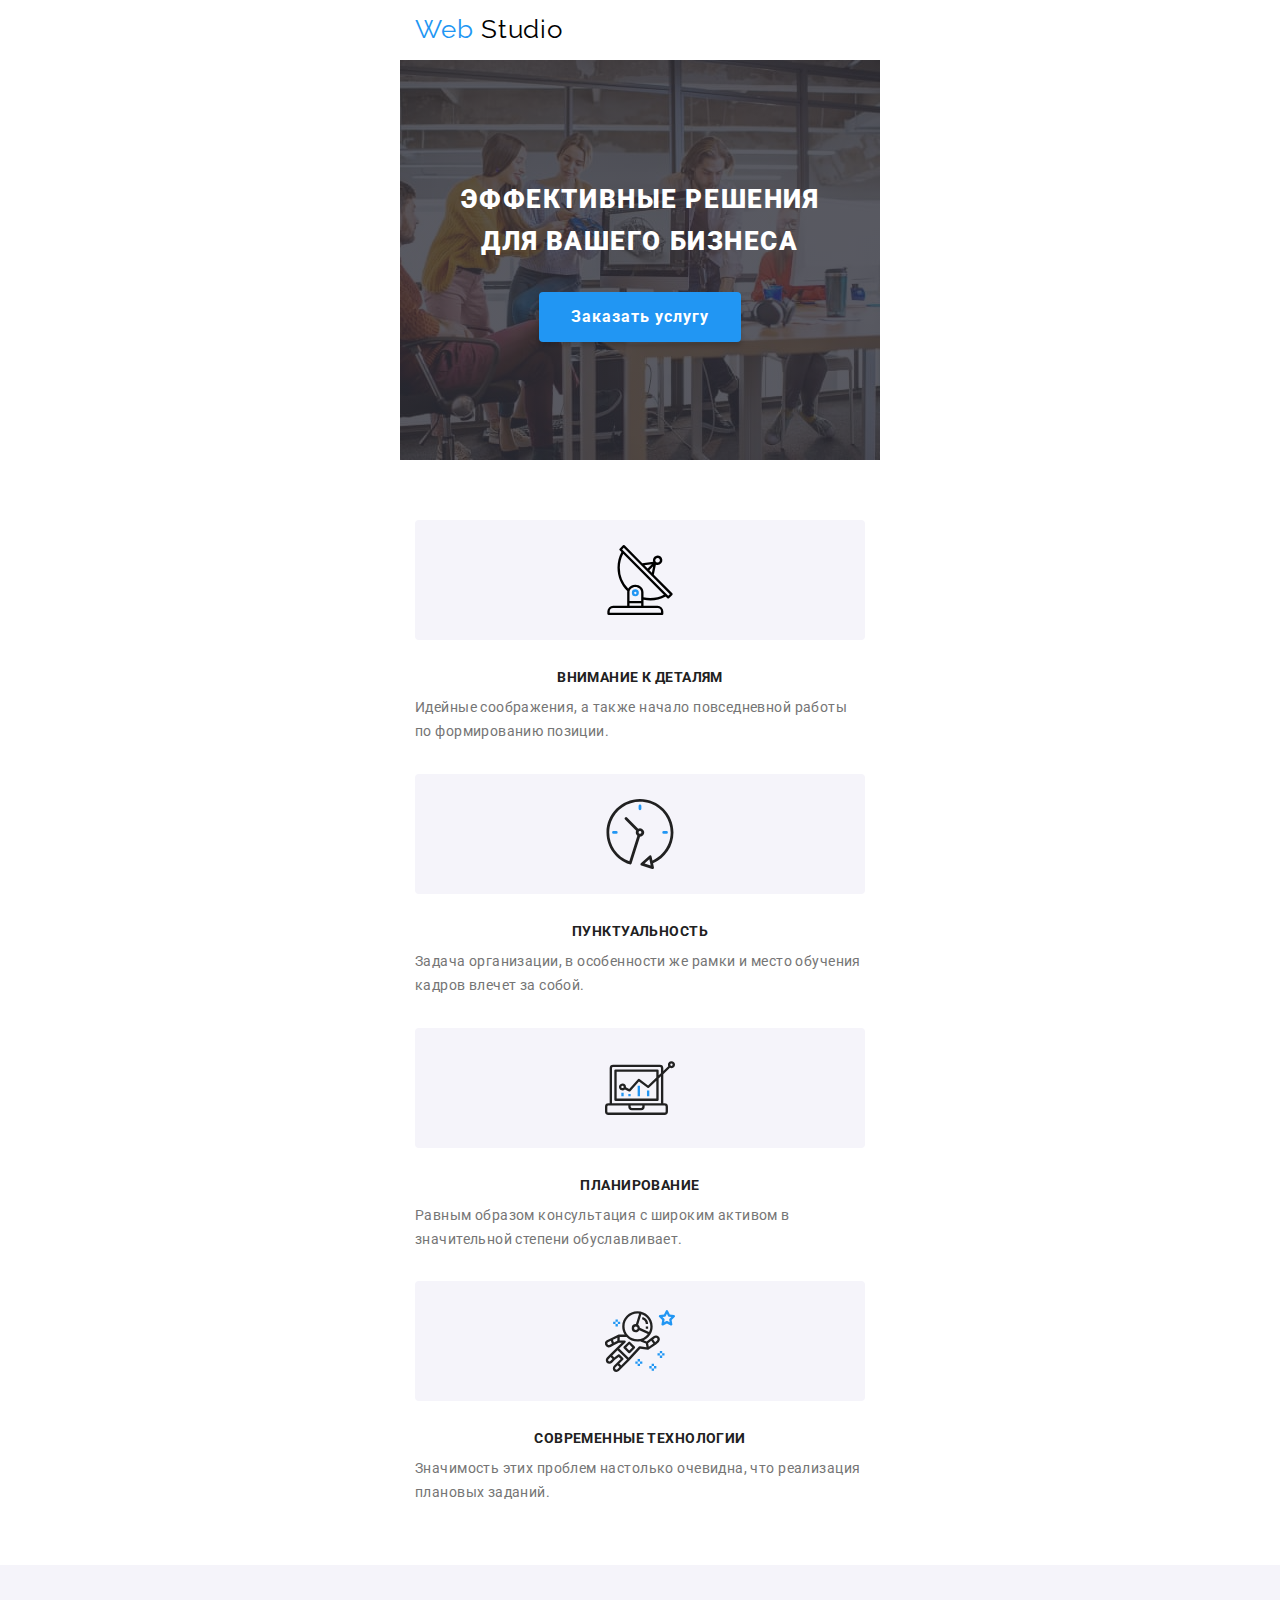
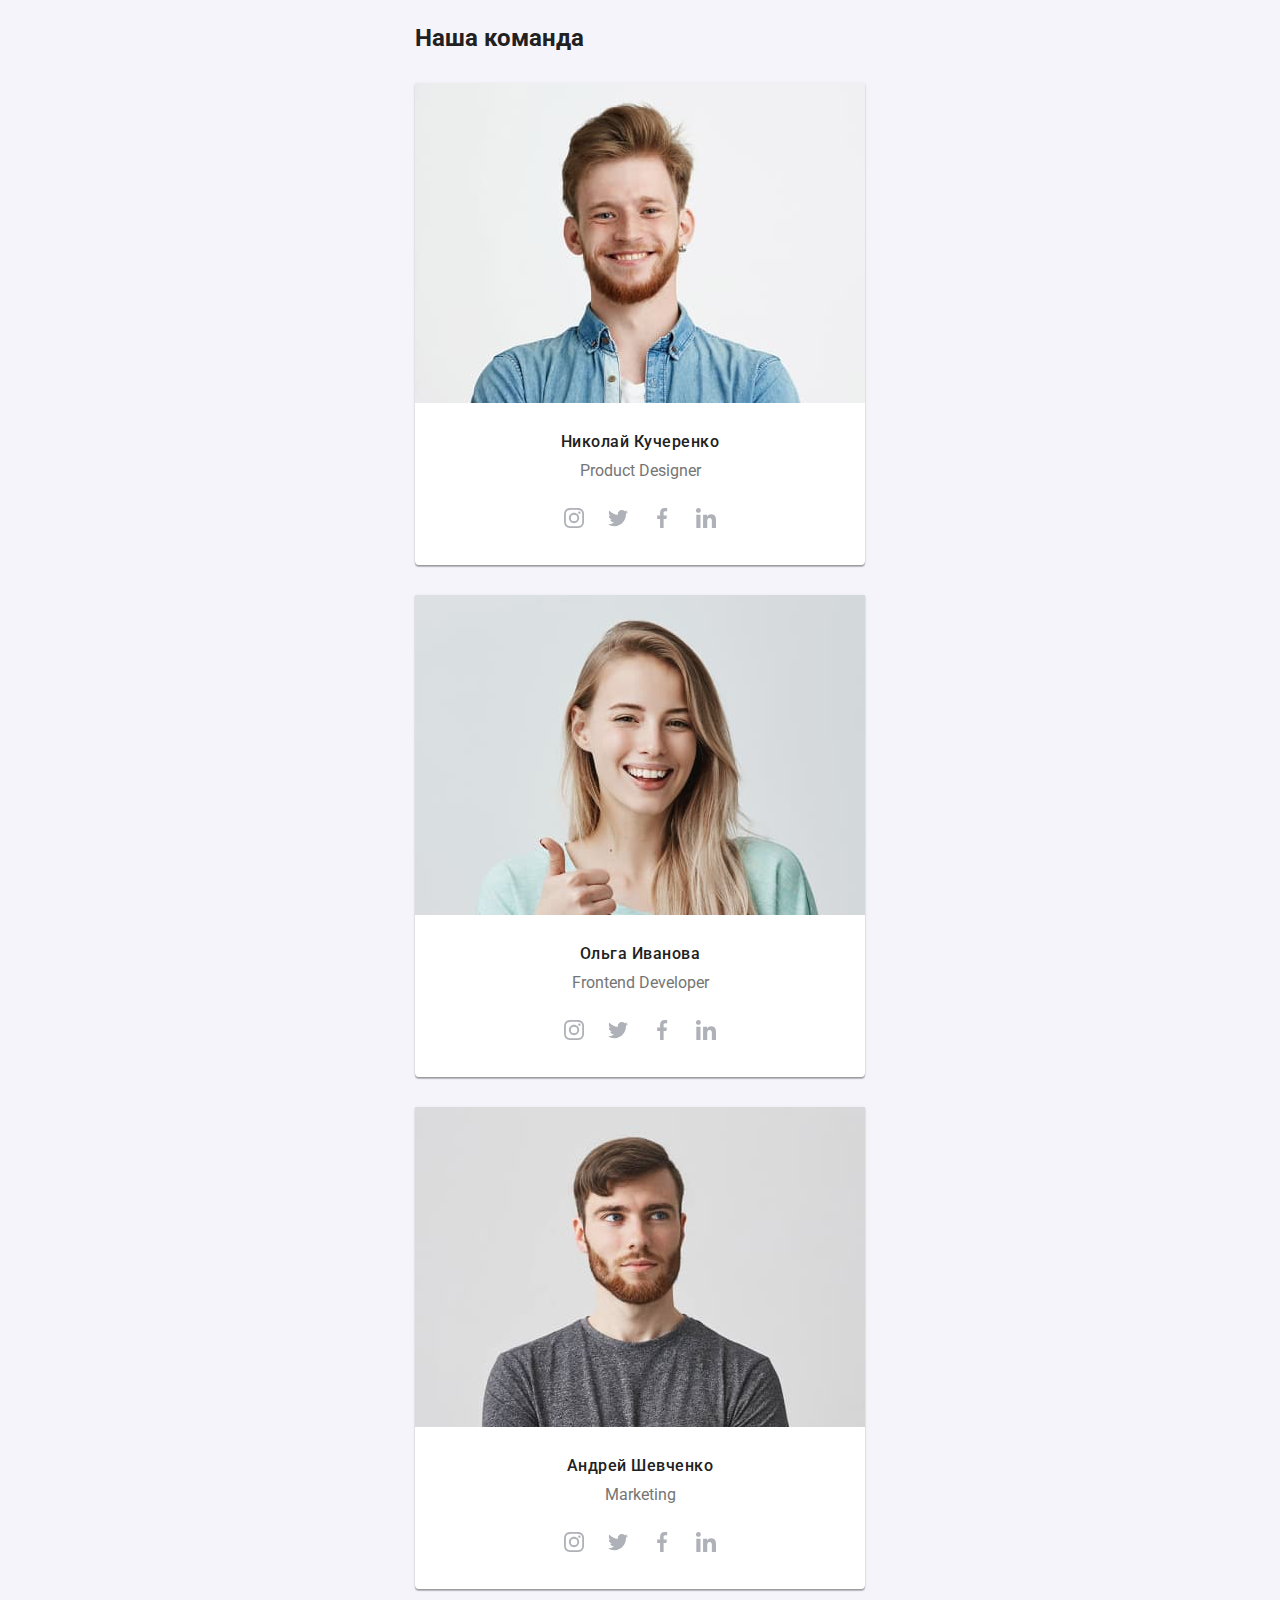
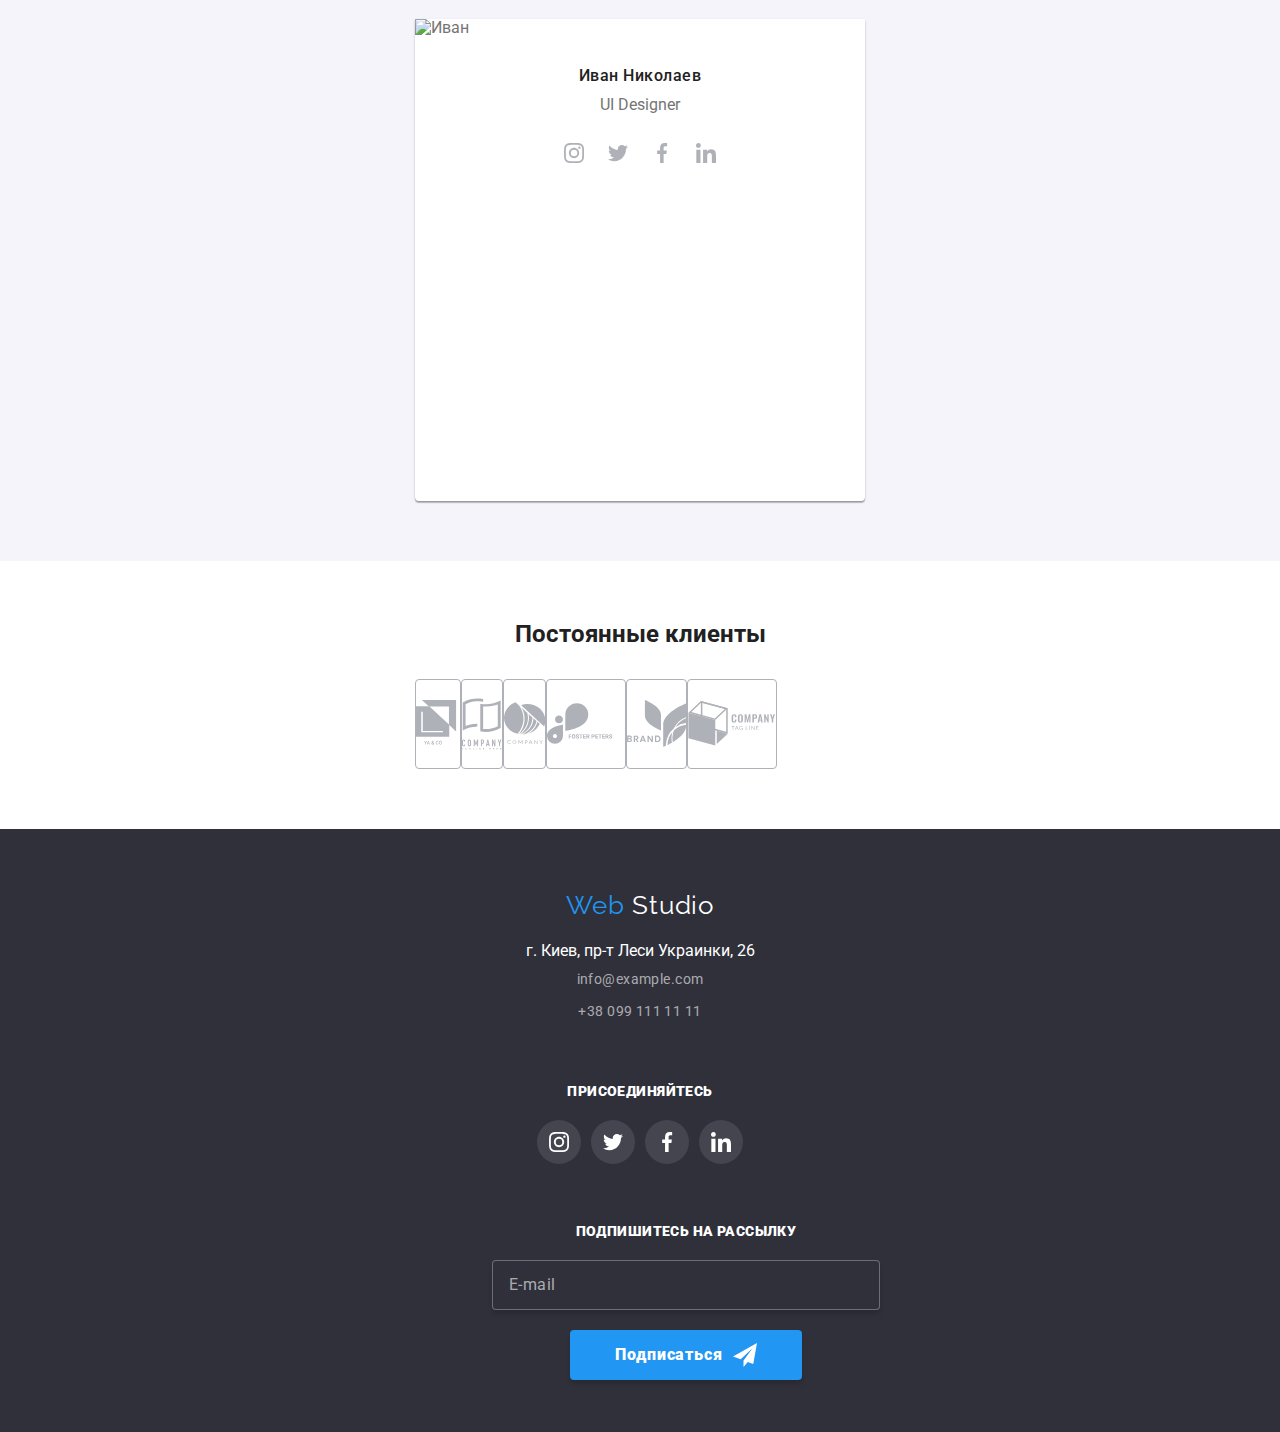
==== index.html @ 1f7fe3ad "Добавляет медиа запромы для  mobile" ====
<!DOCTYPE html>
<html lang="ru">
  <head>
    <meta charset="UTF-8" />
    <meta name="viewport" content="width=device-width, initial-scale=1.0" />
    <title>Document</title>
    <link
      href="https://fonts.googleapis.com/css2?family=Raleway:wght@700&family=Roboto:wght@400;500;700;900&display=swap"
      rel="stylesheet"
    />
    <link
      rel="stylesheet"
      href="https://cdnjs.cloudflare.com/ajax/libs/modern-normalize/0.6.0/modern-normalize.min.css"
    />
    <link rel="stylesheet" href="./css/main.min.css" />
  </head>

  <body>
    <!-- Шапка сайта -->
    <header>
      <div class="container">
        <nav class="main-nav">
          <a href="./index.html" class="logo">
            <p class="logo-nav">Web <span class="logo-text">Studio</span></p>
          </a>

          <ul class="site-nav list">
            <li class="items">
              <a href="./index.html" class="link current border">Студия</a>
            </li>
            <li class="items">
              <a href="./portfolio.html" class="link">Портфолио</a>
            </li>
            <li class="items">
              <a href="" class="link">Контакты</a>
            </li>
          </ul>

          <div class="contact">
            <a href="mailto:info@devstudio.com" class="link">
              <svg class="contact-mail" width="16" height="11.2">
                <use href="./image/sprite.svg#icon-envelope"></use>
              </svg>
              info@devstudio.com
            </a>
            <a href="tel:+380961111111" class="link">
              <svg class="contact-phone" width="10" height="14.94">
                <use href="./image/sprite.svg#icon-phone"></use>
              </svg>
              +38 096 111 11 11</a
            >
          </div>
        </nav>
      </div>
    </header>

    <main>
      <!-- Герой -->
      <section class="hero">
        <h1 class="hero-title">
          Эффективные решения <br />
          для вашего бизнеса
        </h1>
        <button class="button" data-modal-open>
          Заказать услугу
        </button>
      </section>

      <section class="section">
        <div class="container">
          <h2 class="section-title visually-hidden">Преимущества</h2>
          <ul class="promo">
            <li class="center">
              <div class="center-fon">
                <svg width="70" height="70">
                  <use href="./image/sprite.svg#icon-vector1"></use>
                </svg>
              </div>

              <h3 class="section-subtitle">Внимание к деталям</h3>
              <p class="section-text">
                Идейные соображения, а также начало повседневной работы по
                формированию позиции.
              </p>
            </li>

            <li class="center">
              <div class="center-fon">
                <svg width="70" height="70">
                  <use href="./image/sprite.svg#icon-vector3"></use>
                </svg>
              </div>
              <h3 class="section-subtitle">Пунктуальность</h3>
              <p class="section-text">
                Задача организации, в особенности же рамки и место обучения
                кадров влечет за собой.
              </p>
            </li>

            <li class="center">
              <div class="center-fon">
                <svg width="70" height="70">
                  <use href="./image/sprite.svg#icon-vector2"></use>
                </svg>
              </div>
              <h3 class="section-subtitle">Планирование</h3>
              <p class="section-text">
                Равным образом консультация с широким активом в значительной
                степени обуславливает.
              </p>
            </li>

            <li class="center">
              <div class="center-fon">
                <svg width="70" height="70">
                  <use href="./image/sprite.svg#icon-vector4"></use>
                </svg>
              </div>
              <h3 class="section-subtitle">Современные технологии</h3>
              <p class="section-text last">
                Значимость этих проблем настолько очевидна, что реализация
                плановых заданий.
              </p>
            </li>
          </ul>
        </div>
      </section>

      <section class="section work">
        <div class="container">
          <h2 class="section-title work">Чем мы занимаемся</h2>

          <ul class="work">
            <li class="work-two">
              <a href="">
                <img
                  src="./image/business.jpg"
                  alt="Ноутбук"
                  width="370"
                  height="294"
                />
              </a>
              <h3 class="section-lead">Десктопные приложения</h3>
            </li>

            <li class="work-two">
              <a href="">
                <img
                  src="./image/box.jpg"
                  alt="Мобильный телефон"
                  width="370"
                  height="294"
                />
              </a>
              <h3 class="section-lead">Мобильные приложения</h3>
            </li>

            <li class="work-two">
              <a href="">
                <img
                  src="./image/Borders.jpg"
                  alt="Монитор"
                  width="370"
                  height="294"
                />
              </a>
              <h3 class="section-lead">Дизайнерские решения</h3>
            </li>
          </ul>
        </div>
      </section>

      <section class="section-fon">
        <div class="container">
          <h2 class="section-title two">Наша команда</h2>
          <ul class="team">
            <li class="member">
              <div class="thumb">
                <img
                  class="img"
                  srcset="
                    ./image/Nikolay-450.jpg    1x,
                    ./image/Nikolay-450@2x.jpg 2x
                  "
                  src="./image/Nikolay-450.jpg"
                  alt="Николай"
                  width="450"
                />
              </div>

              <h3 class="section-people">Николай Кучеренко</h3>
              <p class="member-text">Product Designer</p>

              <ul class="soсial">
                <li>
                  <a
                    class="social-link"
                    href=""
                    aria-label="cсылка на Instagram"
                  >
                    <svg class="social-icon">
                      <use href="./image/sprite.svg#icon-instagram"></use>
                    </svg>
                  </a>
                </li>
                <li>
                  <a class="social-link" href="" aria-label="ссылка на Twitter">
                    <svg class="social-icon">
                      <use href="./image/sprite.svg#icon-twitter"></use>
                    </svg>
                  </a>
                </li>
                <li>
                  <a
                    class="social-link"
                    href=""
                    aria-label="ссылка на Facebook"
                  >
                    <svg class="social-icon">
                      <use href="./image/sprite.svg#icon-facebook"></use>
                    </svg>
                  </a>
                </li>
                <li>
                  <a
                    class="social-link"
                    href=""
                    aria-label="ссылка на LinkedIn"
                  >
                    <svg class="social-icon">
                      <use href="./image/sprite.svg#icon-linkedin"></use>
                    </svg>
                  </a>
                </li>
              </ul>
            </li>

            <li class="member">
              <div class="thumb">
                <img
                  class="img"
                  srcset="./image/Olga-450.jpg 1x, ./image/Olga-450@2x.jpg 2x"
                  src="./image/Olga-450.jpg"
                  alt="Ольга"
                  width="450"
                />
              </div>

              <h3 class="section-people">Ольга Иванова</h3>
              <p class="member-text">Frontend Developer</p>
              <ul class="soсial">
                <li>
                  <a
                    class="social-link"
                    href=""
                    aria-label="cсылка на Instagram"
                  >
                    <svg class="social-icon">
                      <use href="./image/sprite.svg#icon-instagram"></use>
                    </svg>
                  </a>
                </li>
                <li>
                  <a class="social-link" href="" aria-label="ссылка на Twitter">
                    <svg class="social-icon">
                      <use href="./image/sprite.svg#icon-twitter"></use>
                    </svg>
                  </a>
                </li>
                <li>
                  <a
                    class="social-link"
                    href=""
                    aria-label="ссылка на Facebook"
                  >
                    <svg class="social-icon">
                      <use href="./image/sprite.svg#icon-facebook"></use>
                    </svg>
                  </a>
                </li>
                <li>
                  <a
                    class="social-link"
                    href=""
                    aria-label="ссылка на linkedin"
                  >
                    <svg class="social-icon">
                      <use href="./image/sprite.svg#icon-linkedin"></use>
                    </svg>
                  </a>
                </li>
              </ul>
            </li>

            <li class="member">
              <div class="thumb">
                <img
                  class="img"
                  srcset="
                    ./image/Andrey-450.jpg    1x,
                    ./image/Andrey-450@2x.jpg 2x
                  "
                  src="./image/Andrey-450.jpg"
                  alt="Андрей"
                  width="450"
                />
              </div>

              <h3 class="section-people">Андрей Шевченко</h3>
              <p class="member-text">Marketing</p>

              <ul class="soсial">
                <li>
                  <a
                    class="social-link"
                    href=""
                    aria-label="cсылка на Instagram"
                  >
                    <svg class="social-icon">
                      <use href="./image/sprite.svg#icon-instagram"></use>
                    </svg>
                  </a>
                </li>
                <li>
                  <a class="social-link" href="" aria-label="ссылка на Twitter">
                    <svg class="social-icon">
                      <use href="./image/sprite.svg#icon-twitter"></use>
                    </svg>
                  </a>
                </li>
                <li>
                  <a
                    class="social-link"
                    href=""
                    aria-label="ссылка на Facebook"
                  >
                    <svg class="social-icon">
                      <use href="./image/sprite.svg#icon-facebook"></use>
                    </svg>
                  </a>
                </li>
                <li>
                  <a
                    class="social-link"
                    href=""
                    aria-label="ссылка на LinkedIn"
                  >
                    <svg class="social-icon">
                      <use href="./image/sprite.svg#icon-linkedin"></use>
                    </svg>
                  </a>
                </li>
              </ul>
            </li>

            <li class="member last">
              <div class="thumb">
                <img
                  class="img"
                  srcset="./image/ivan-450.jpg 1x, ./image/ivan-450@2x.jpg 2x"
                  src="./image/ivan-450.jpg"
                  alt="Иван"
                  width="450"
                />
              </div>

              <h3 class="section-people">Иван Николаев</h3>
              <p class="member-text">UI Designer</p>

              <ul class="soсial">
                <li>
                  <a
                    class="social-link"
                    href=""
                    aria-label="cсылка на Instagram"
                  >
                    <svg class="social-icon">
                      <use href="./image/sprite.svg#icon-instagram"></use>
                    </svg>
                  </a>
                </li>
                <li>
                  <a class="social-link" href="" aria-label="ссылка на Twitter">
                    <svg class="social-icon">
                      <use href="./image/sprite.svg#icon-twitter"></use>
                    </svg>
                  </a>
                </li>
                <li>
                  <a
                    class="social-link"
                    href=""
                    aria-label="ссылка на Facebook"
                  >
                    <svg class="social-icon">
                      <use href="./image/sprite.svg#icon-facebook"></use>
                    </svg>
                  </a>
                </li>
                <li>
                  <a
                    class="social-link"
                    href=""
                    aria-label="ссылка на LinkedIn"
                  >
                    <svg class="social-icon">
                      <use href="./image/sprite.svg#icon-linkedin"></use>
                    </svg>
                  </a>
                </li>
              </ul>
            </li>
          </ul>
        </div>
      </section>

      <section class="section">
        <div class="container">
          <h2 class="section-title three">Постоянные клиенты</h2>
          <ul class="logos">
            <li class="pic">
              <svg class="client" width="44" height="49">
                <use href="./image/sprite.svg#icon-logo1"></use>
              </svg>
            </li>
            <li class="pic">
              <svg class="client" width="40" height="52">
                <use href="./image/sprite.svg#icon-logo2"></use>
              </svg>
            </li>
            <li class="pic">
              <svg class="client" width="41" height="43">
                <use href="./image/sprite.svg#icon-logo3"></use>
              </svg>
            </li>
            <li class="pic">
              <svg class="client" width="78" height="42">
                <use href="./image/sprite.svg#icon-logo4"></use>
              </svg>
            </li>
            <li class="pic">
              <svg class="client" width="59" height="47">
                <use href="./image/sprite.svg#icon-logo5"></use>
              </svg>
            </li>
            <li class="pic">
              <svg class="client" width="88" height="45">
                <use href="./image/sprite.svg#icon-logo6"></use>
              </svg>
            </li>
          </ul>
        </div>
      </section>

      <div class="backdrop is-hidden" data-modal>
        <div class="modal">
          <form class="form js-speaker-form" autocomplete="off">
            <h2 class="form-title">
              Оставьте свои данные, мы вам перезвоним
            </h2>

            <label class="form-field">
              <input
                class="form-input"
                type="text"
                name="name"
                placeholder=" "
              />
              <span class="form-label"> Имя </span>
              <svg class="form-icon" width="18" height="18">
                <use href="./image/sprite.svg#icon-person-form"></use>
              </svg>
            </label>

            <label class="form-field">
              <input
                class="form-input"
                type="tel"
                name="name"
                placeholder=" "
              />
              <span class="form-label"> Телефон </span>
              <svg class="form-icon" width="18" height="18">
                <use href="./image/sprite.svg#icon-phone-form"></use>
              </svg>
            </label>

            <label class="form-field">
              <input
                class="form-input"
                type="email"
                name="name"
                placeholder=" "
              />
              <span class="form-label"> Почта </span>
              <svg class="form-icon" width="18" height="18">
                <use href="./image/sprite.svg#icon-email-form"></use>
              </svg>
            </label>

            <label class="form-field comment">
              <textarea
                class="form-textarea"
                name="comment"
                cols=""
                rows="5"
                placeholder=" "
              ></textarea>
              <span class="form-label comment"> Комментарий </span>
            </label>

            <label class="policy">
              <input
                class="form-checkbox visually-hidden"
                type="checkbox"
                name="policy"
              />
              <span class="icon-check"></span>

              <span>
                Соглашаюсь с рассылкой и принимаю
                <a class="check-text" href="">Условия договора</a></span
              >
            </label>

            <div class="form-button">
              <button class="button" type="submit">Отправить</button>
            </div>
            <button class="btn-modal" data-modal-close>
              <svg class="icon-close">
                <use href="./image/sprite.svg#icon-close"></use>
              </svg>
            </button>
          </form>
        </div>
      </div>
    </main>

    <!-- Футер -->
    <footer class="footer">
      <div class="container page-footer">
        <div class="footer-address">
          <a href="./index.html" class="logo">
            <p class="logo-nav two">
              Web <span class="logo-text-footer">Studio</span>
            </p>
          </a>
          <address class="address-primary">
            г. Киев, пр-т Леси Украинки, 26
          </address>
          <address class="address-secondary">
            <p class="address-secondary mail">info@example.com</p>
            <p class="address-secondary tel">+38 099 111 11 11</p>
          </address>
        </div>

        <div class="footer-link">
          <p class="footer-end link">
            <b class="end">ПРИСОЕДИНЯЙТЕСЬ</b>
          </p>

          <ul class="inline">
            <li>
              <a class="inline-link" href="" aria-label="cсылка на Instagram">
                <svg class="inline-icon">
                  <use href="./image/sprite.svg#icon-instagram"></use>
                </svg>
              </a>
            </li>
            <li>
              <a class="inline-link" href="" aria-label="ссылка на Twitter">
                <svg class="inline-icon">
                  <use href="./image/sprite.svg#icon-twitter"></use>
                </svg>
              </a>
            </li>
            <li>
              <a class="inline-link" href="" aria-label="ссылка на Facebook">
                <svg class="inline-icon">
                  <use href="./image/sprite.svg#icon-facebook"></use>
                </svg>
              </a>
            </li>
            <li>
              <a class="inline-link" href="" aria-label="ссылка на LinkedIn">
                <svg class="inline-icon">
                  <use href="./image/sprite.svg#icon-linkedin"></use>
                </svg>
              </a>
            </li>
          </ul>
        </div>

        <form class="form-footer js-speaker-form">
          <div class="footer-text">
            <b>ПОДПИШИТЕСЬ НА РАССЫЛКУ </b>
          </div>
          <div class="form-email">
            <input type="email" name="mail" id="mail" placeholder="E-mail" />
            <button type="submit" class="button two">Подписаться</button>
          </div>
        </form>
      </div>
    </footer>

    <script src="./js/menu.js"></script>
    <script src="./js/modal.js"></script>
    <script src="./js/form.js"></script>
  </body>
</html>
---- css/main.min.css ----
.visually-hidden{position:absolute;width:1px;height:1px;margin:-1px;border:0;padding:0;clip:rect(0 0 0 0);overflow:hidden}html{-webkit-box-sizing:border-box;box-sizing:border-box}*,*::before,*::after{-webkit-box-sizing:inherit;box-sizing:inherit}body{background-color:#fff;color:#757575;text-decoration:none;font-family:Roboto,sans-serif}img{display:block;max-width:100%;height:auto}ul{padding:0;margin:0}li{list-style:none;margin:0;padding:0}.container{margin-left:auto;margin-right:auto;padding-left:15px;padding-right:15px}@media screen and (min-width: 480px){.container{width:480px}}.list{list-style:none;margin:0;padding:0}.logo{color:#2196f3;font-family:Raleway;font-size:26px;line-height:1.2px;letter-spacing:0.03em}.logo-nav{display:inline-block;padding-top:24px;padding-bottom:24px;margin:0;margin-right:85px}.logo-text{color:#000}@media screen and (min-width: 480px){.logo-nav{padding:16px 0;margin:0}.main-nav{height:60px}}.link{text-decoration:none;font-weight:500;font-size:14px;line-height:1.14;letter-spacing:0.02em}.site-nav{display:-webkit-box;display:-ms-flexbox;display:flex;margin-left:80px;margin-top:0}.site-nav .items:not(:last-child){margin-right:50px}.site-nav .link{display:block;padding-top:32px;padding-bottom:32px;color:#212121}.site-nav .link:hover,.site-nav .site-nav .link:focus{color:#2196f3;-webkit-transition:250ms cubic-bezier(0.4, 0, 0.2, 1);transition:250ms cubic-bezier(0.4, 0, 0.2, 1)}.site-nav .link.current{color:#2196f3}.main-nav{display:-webkit-box;display:-ms-flexbox;display:flex;-webkit-box-align:center;-ms-flex-align:center;align-items:center}.border{position:relative;cursor:pointer}.border::after{position:absolute;content:"";display:block;-webkit-box-align:center;-ms-flex-align:center;align-items:center;margin-right:0;width:47px;bottom:0;border-bottom:4px solid #2196f3;border-radius:2px}.border-two{position:relative;cursor:pointer}.border-two::after{position:absolute;content:"";display:block;width:77px;bottom:0;border-bottom:4px solid #2196f3;border-radius:2px}ul .site-nav,.contact{font-weight:500;font-size:14px;line-height:1.14;letter-spacing:0.02em}@media screen and (min-width: 480px){.site-nav{display:none}}.contact .link,.social .link{color:#757575}.contact{margin-left:auto;display:-webkit-inline-box;display:-ms-inline-flexbox;display:inline-flex}.contact .link+.link{margin-left:30px}.contact .link{display:-webkit-inline-box;display:-ms-inline-flexbox;display:inline-flex;-webkit-box-align:center;-ms-flex-align:center;align-items:center;padding-top:32px;padding-bottom:32px}.contact .link:hover,.contact .link:focus{color:#2196f3;-webkit-transition:250ms cubic-bezier(0.4, 0, 0.2, 1);transition:250ms cubic-bezier(0.4, 0, 0.2, 1)}.contact-mail,.contact-phone{margin-right:10px;fill:currentcolor}.contact-mail:hover,.contact-phone:hover{fill:#2196f3;-webkit-transition:250ms cubic-bezier(0.4, 0, 0.2, 1);transition:250ms cubic-bezier(0.4, 0, 0.2, 1)}@media screen and (min-width: 480px){.contact{display:none}}.hero{text-align:center}.hero-title{font-weight:900;letter-spacing:0.06em;text-transform:uppercase;color:#fff}@media screen and (min-width: 480px){.hero{padding:118px 0;width:480px;height:400px;margin-left:auto;margin-right:auto;background-image:-webkit-gradient(linear, left top, left bottom, from(rgba(47,48,58,0.8)), to(rgba(47,48,58,0.8))),url(../image/hero480.jpg);background-image:linear-gradient(rgba(47,48,58,0.8), rgba(47,48,58,0.8)),url(../image/hero480.jpg);background-size:480px 400px}}@media screen and (min-width: 480px) and (min-device-pixel-ratio: 2), screen and (min-width: 480px) and (-webkit-min-device-pixel-ratio: 2), screen and (min-width: 480px) and (min-resolution: 192dpi), screen and (min-width: 480px) and (min-resolution: 2dppx){.hero{background-image:-webkit-gradient(linear, left top, left bottom, from(rgba(47,48,58,0.8)), to(rgba(47,48,58,0.8))),url(../image/hero480@2x.jpg);background-image:linear-gradient(rgba(47,48,58,0.8), rgba(47,48,58,0.8)),url(../image/hero480@2x.jpg)}}@media screen and (min-width: 480px){.hero-title{margin-top:0;margin-bottom:30px;font-size:26px;line-height:1.62}.backdrop{position:fixed;top:0;left:0;width:100%;height:100%;background-color:rgba(0,0,0,0.2);opacity:1;-webkit-transition:opacity 250ms cubic-bezier(0.4, 0, 0.2, 1);transition:opacity 250ms cubic-bezier(0.4, 0, 0.2, 1)}.backdrop.is-hidden{opacity:0;pointer-events:none}.backdrop.is-hidden .modal{-webkit-transform:translate(-50%, -50%) scale(0.85);transform:translate(-50%, -50%) scale(0.85)}}.button{display:inline-block;border-radius:4px;padding:10px 32px;min-width:200px;height:50px;text-align:center;border-style:none;-webkit-box-shadow:0px 4px 4px rgba(0,0,0,0.15);box-shadow:0px 4px 4px rgba(0,0,0,0.15);background-color:#2196f3;color:#fff;font-family:inherit;text-decoration:none;font-weight:700;font-size:16px;line-height:1.87;letter-spacing:0.06em;cursor:pointer}.button.two{display:-webkit-inline-box;display:-ms-inline-flexbox;display:inline-flex;-webkit-box-align:center;-ms-flex-align:center;align-items:center;font-weight:900;padding:10px 45px;margin-left:12px;border-style:none}.button.two::after{content:"";width:24px;height:24px;margin-left:10px;background-image:url(../image/iconsend.svg)}@media screen and (min-width: 480px){.section{padding:60px 0}.section-fon{padding:60px 0}.section-title,.section-subtitle,.section-people{color:#212121}.section-title.two{margin-top:0;margin-bottom:30px}.section-text.last{margin:0}.section-subtitle,.section-lead .end{font-weight:700;font-size:14px;line-height:1.14;letter-spacing:0.03em;text-transform:uppercase}}.promo{margin:0}.center-fon{display:-webkit-box;display:-ms-flexbox;display:flex;-webkit-box-align:center;-ms-flex-align:center;align-items:center;-webkit-box-pack:center;-ms-flex-pack:center;justify-content:center;align-items:center;justify-content:center;margin:0;margin-bottom:30px;background-color:#f5f4fa;border-radius:4px}@media screen and (min-width: 480px){.center-fon{max-width:450px;height:120px}.section-subtitle{margin-top:0;margin-bottom:10px;text-align:center}.section-text{margin-top:0;margin-bottom:30px;font-weight:400;font-size:14px;line-height:1.71;letter-spacing:0.03em}.section-text.last{margin-bottom:0}}@media screen and (min-width: 480px){.section-title.work,.section.work,.work{display:none}}@media screen and (min-width: 480px){.team{margin:0}.member{width:450px;height:482px;margin-bottom:30px;background-color:#fff;-webkit-box-shadow:0px 2px 1px rgba(0,0,0,0.2),0px 1px 1px rgba(0,0,0,0.14),0px 1px 3px rgba(0,0,0,0.12);box-shadow:0px 2px 1px rgba(0,0,0,0.2),0px 1px 1px rgba(0,0,0,0.14),0px 1px 3px rgba(0,0,0,0.12);border-bottom-left-radius:4px;border-bottom-right-radius:4px}.member-text{text-align:center}.member:last-child{margin-bottom:0}.section-people{margin-top:0;margin-bottom:10px;text-align:center;font-weight:500;font-size:16px;line-height:1.18;letter-spacing:0.03em}.section-fon p{margin-top:0;margin-bottom:16px}.section-fon{background-color:#f5f4fa}.img{margin-top:0px;margin-bottom:30px}.member-text{text-align:center;margin-bottom:16px}.soсial{display:-webkit-box;display:-ms-flexbox;display:flex;-webkit-box-align:center;-ms-flex-align:center;align-items:center;-webkit-box-pack:center;-ms-flex-pack:center;justify-content:center;padding:0}.social-link{display:-webkit-inline-box;display:-ms-inline-flexbox;display:inline-flex;-webkit-box-align:center;-ms-flex-align:center;align-items:center;-webkit-box-pack:center;-ms-flex-pack:center;justify-content:center;width:44px;height:44px;border-radius:50%;fill:#afb1b8}.social-icon{width:20px;height:20px}.social-link:hover,.social-link:focus{background-color:#2196f3;fill:#fff;-webkit-transition:250ms cubic-bezier(0.4, 0, 0.2, 1);transition:250ms cubic-bezier(0.4, 0, 0.2, 1)}}.section-title.three{margin-top:0;margin-bottom:50px;text-align:center}@media screen and (min-width: 480px){.section-title.three{margin-bottom:30px}}.logos{display:-webkit-box;display:-ms-flexbox;display:flex;-ms-flex-wrap:wrap;flex-wrap:wrap}@media screen and (max-width: 767px){.logos{margin:-15px}}.pic{display:-webkit-box;display:-ms-flexbox;display:flex;-webkit-box-align:center;-ms-flex-align:center;align-items:center;-webkit-box-pack:center;-ms-flex-pack:center;justify-content:center;height:90px;border-radius:4px;border:1px solid #afb1b8;fill:#afb1b8}@media screen and (max-width: 767px){.pic{width:calc((100% - 4 * 15px) / 2);margin:15px}}.pic:hover{fill:#2196f3;border:1px solid #2196f3;-webkit-transition:250ms cubic-bezier(0.4, 0, 0.2, 1);transition:250ms cubic-bezier(0.4, 0, 0.2, 1)}.modal{position:absolute;top:50%;left:50%;-webkit-transform:translate(-50%, -50%) scale(1);transform:translate(-50%, -50%) scale(1);-webkit-transition:-webkit-transform 250ms cubic-bezier(0.4, 0, 0.2, 1);transition:-webkit-transform 250ms cubic-bezier(0.4, 0, 0.2, 1);transition:transform 250ms cubic-bezier(0.4, 0, 0.2, 1);transition:transform 250ms cubic-bezier(0.4, 0, 0.2, 1), -webkit-transform 250ms cubic-bezier(0.4, 0, 0.2, 1);margin-top:21px;min-width:528px;min-height:581px;background-color:#fff;-webkit-box-shadow:0px 2px 1px rgba(0,0,0,0.2),0px 1px 1px rgba(0,0,0,0.14),0px 1px 3px rgba(0,0,0,0.12);box-shadow:0px 2px 1px rgba(0,0,0,0.2),0px 1px 1px rgba(0,0,0,0.14),0px 1px 3px rgba(0,0,0,0.12);border-radius:4px}.btn-modal{position:absolute;content:"";top:0;right:0;-webkit-transform:translate(-30%, 30%);transform:translate(-30%, 30%);width:30px;height:30px;padding:0;border-radius:50%;background:#fff;-webkit-box-shadow:0px 2px 1px rgba(0,0,0,0.2),0px 1px 1px rgba(0,0,0,0.14),0px 1px 3px rgba(0,0,0,0.12);box-shadow:0px 2px 1px rgba(0,0,0,0.2),0px 1px 1px rgba(0,0,0,0.14),0px 1px 3px rgba(0,0,0,0.12);border-style:none;cursor:pointer}.icon-close{width:11px;height:11px;fill:#000000}.form{padding:40px}.form-title{margin-top:0;margin-bottom:30px;font-weight:700;font-size:20px;line-height:1.15;text-align:center;letter-spacing:0.03em;color:#212121}.form-field{position:relative;display:-webkit-box;display:-ms-flexbox;display:flex;margin-bottom:28px}.form-label{position:absolute;top:50%;-webkit-transform:translateY(-50%);transform:translateY(-50%);-webkit-transition:-webkit-transform 250ms cubic-bezier(0.4, 0, 0.2, 1);transition:-webkit-transform 250ms cubic-bezier(0.4, 0, 0.2, 1);transition:transform 250ms cubic-bezier(0.4, 0, 0.2, 1);transition:transform 250ms cubic-bezier(0.4, 0, 0.2, 1), -webkit-transform 250ms cubic-bezier(0.4, 0, 0.2, 1);padding-left:42px}.form-label.comment{top:15%;left:-5%}.form-field:focus-within>.form-label{-webkit-transform:translate(-30px, -40px);transform:translate(-30px, -40px);color:#2196f3}.form-field:focus-within>.form-label.comment{-webkit-transform:translate(-8px, -40px);transform:translate(-8px, -40px);color:#2196f3}.form-icon{position:absolute;margin-left:18px;top:50%;-webkit-transform:translateY(-50%);transform:translateY(-50%)}.form-field:focus-within>.form-icon{fill:#2196f3}.form-input{display:inline-block;width:100%;height:40px;padding-left:42px;font:inherit;border:1px solid rgba(33,33,33,0.2);border-radius:4px}.form-field:focus>.form-input{border:1px solid #2196f3}.form-input:not(:placeholder-shown)+.form-label{-webkit-transform:translate(-30px, -40px);transform:translate(-30px, -40px)}.form-textarea{width:100%;height:120px;border:1px solid rgba(33,33,33,0.2);border-radius:4px;resize:none;padding-top:12px}.policy{display:-webkit-box;display:-ms-flexbox;display:flex;-webkit-box-align:center;-ms-flex-align:center;align-items:center;-webkit-box-pack:center;-ms-flex-pack:center;justify-content:center;margin-bottom:30px;width:100%}.check-text{color:#2196f3}.icon-check{display:-webkit-inline-box;display:-ms-inline-flexbox;display:inline-flex;-webkit-box-align:center;-ms-flex-align:center;align-items:center;-webkit-box-pack:center;-ms-flex-pack:center;justify-content:center;margin-right:8px;width:15px;height:15px;border:2px solid #212121;border-radius:4px;-webkit-box-shadow:0px 2px 1px rgba(0,0,0,0.2),0px 1px 1px rgba(0,0,0,0.14),0px 1px 3px rgba(0,0,0,0.12);box-shadow:0px 2px 1px rgba(0,0,0,0.2),0px 1px 1px rgba(0,0,0,0.14),0px 1px 3px rgba(0,0,0,0.12)}.form-checkbox:checked:focus+.icon-check{background-color:#2196f3;border-color:#2196f3;-webkit-box-shadow:none;box-shadow:none;border-radius:2px;background-image:url(../image/icon-check.svg);background-size:contain;background-origin:border-box}.form-button{text-align:center}.menu{padding-top:93px;padding-bottom:50px}.portfolio-btn{display:-webkit-box;display:-ms-flexbox;display:flex;-webkit-box-align:center;-ms-flex-align:center;align-items:center;-webkit-box-pack:center;-ms-flex-pack:center;justify-content:center}.portfolio-btn .menu-btn:not(:last-child){margin-right:8px}.button-portfolio{border-radius:4px;border:solid transparent;padding:6px 22px;color:#212121;background:#f5f4fa;font-weight:500;font-size:16px;line-height:1.62;text-align:center;letter-spacing:0.03em}.button-portfolio:hover,.button-portfolio:focus{color:#fff;background-color:#2196f3;-webkit-transition:250ms cubic-bezier(0.4, 0, 0.2, 1);transition:250ms cubic-bezier(0.4, 0, 0.2, 1)}.header-portfolio{border-bottom:1px solid #ececec}.portfolio-page{padding-bottom:94px}.gallery{display:-webkit-box;display:-ms-flexbox;display:flex;-ms-flex-wrap:wrap;flex-wrap:wrap}.img-link{display:block;text-decoration:none}.add{display:block;margin-right:30px;margin-bottom:30px;width:calc((100% - 60px) / 3);border:1px solid #eeeeee}.add:hover .img-overlay,.add:focus .img-overlay{opacity:1;-webkit-transform:translateY(0);transform:translateY(0)}.add:hover .title-texts,.add:focus .title-texts{opacity:1}.add:hover,.add:focus{-webkit-box-shadow:1px 4px 6px rgba(0,0,0,0.16),0px 4px 4px rgba(0,0,0,0.06),0px 1px 1px rgba(0,0,0,0.12);box-shadow:1px 4px 6px rgba(0,0,0,0.16),0px 4px 4px rgba(0,0,0,0.06),0px 1px 1px rgba(0,0,0,0.12)}.add:nth-child(3n){margin-right:0}.add:nth-last-child(-n+3){margin-bottom:0}.add-text{border:1px solid #eeeeee;padding:20px 24px}.add .title{margin-top:0;margin-bottom:4px;color:#212121;font-weight:700;font-size:18px;line-height:2;letter-spacing:0.06em}.img-portfolio{position:relative;overflow:hidden}.img-overlay{display:inline-block;position:absolute;left:0;bottom:0;width:100%;height:100%;background-color:rgba(33,150,243,0.9);-webkit-transform:translateY(100%);transform:translateY(100%);opacity:0;-webkit-transition:opacity 250ms cubic-bezier(0.4, 0, 0.2, 1),-webkit-transform 250ms cubic-bezier(0.4, 0, 0.2, 1);transition:opacity 250ms cubic-bezier(0.4, 0, 0.2, 1),-webkit-transform 250ms cubic-bezier(0.4, 0, 0.2, 1);transition:transform 250ms cubic-bezier(0.4, 0, 0.2, 1),opacity 250ms cubic-bezier(0.4, 0, 0.2, 1);transition:transform 250ms cubic-bezier(0.4, 0, 0.2, 1),opacity 250ms cubic-bezier(0.4, 0, 0.2, 1),-webkit-transform 250ms cubic-bezier(0.4, 0, 0.2, 1)}.title-text{margin:0;color:#757575}.title-texts{display:block;position:absolute;margin:0;width:370px;padding-left:24px;padding-right:24px;top:50%;left:50%;-webkit-transform:translate(-50%, -50%);transform:translate(-50%, -50%);opacity:0;-webkit-transition:250ms cubic-bezier(0.4, 0, 0.2, 1) 250ms;transition:250ms cubic-bezier(0.4, 0, 0.2, 1) 250ms;font-weight:400;font-size:18px;line-height:1.56;letter-spacing:0.03em;color:#fff}.footer{background-color:#2f303a;color:#fff}.footer-link{display:inline-block;margin-left:65px}@media screen and (min-width: 480px){.footer-link{margin-left:0;margin-bottom:60px}}.footer-end,.footer-text{margin-top:0;margin-bottom:20px;font-weight:900;font-size:14px;line-height:1.14;text-align:center;letter-spacing:0.03em;text-transform:uppercase}.page-footer{text-align:center;height:603px;padding-top:60px;padding-bottom:60px;padding-left:0;padding-right:0}.logo-text-footer{color:#fff}.logo-nav.two{margin-right:0}@media screen and (min-width: 480px){.logo-nav.two{margin-bottom:20px}}.address-primary{font-style:normal;margin-bottom:9px}@media screen and (min-width: 480px){.address-primary{margin-bottom:8px}}.address-secondary{color:rgba(255,255,255,0.6);font-style:normal;font-weight:400;font-size:14px;line-height:1.71;letter-spacing:0.03em}@media screen and (min-width: 480px){.address-secondary{margin-bottom:60px}}.address-secondary .mail{margin-top:0;margin-bottom:9px}@media screen and (min-width: 480px){.address-secondary .mail{margin-bottom:8px}}.address-secondary .tel{margin:0}.inline{display:-webkit-inline-box;display:-ms-inline-flexbox;display:inline-flex}.inline-link{display:-webkit-box;display:-ms-flexbox;display:flex;-webkit-box-align:center;-ms-flex-align:center;align-items:center;-webkit-box-pack:center;-ms-flex-pack:center;justify-content:center;width:44px;height:44px;background-color:rgba(255,255,255,0.1);border-radius:50%}.inline li:not(:last-child){margin-right:10px}.inline-link:hover,.inline-link:focus{background-color:#2196f3;-webkit-transition:250ms cubic-bezier(0.4, 0, 0.2, 1);transition:250ms cubic-bezier(0.4, 0, 0.2, 1)}.inline-icon{width:20px;height:20px;fill:#fff}@media screen and (min-width: 480px){.form-footer{margin-left:0}}@media screen and (min-width: 1200px){.form-footer{margin-left:92px}}.form-footer input{max-width:100%;height:50px;border:1px solid rgba(255,255,255,0.3);-webkit-box-shadow:0px 4px 4px rgba(0,0,0,0.15);box-shadow:0px 4px 4px rgba(0,0,0,0.15);border-radius:4px;background-color:#2f303a;padding:18px 12px}@media screen and (min-width: 480px){.form-footer input{width:450px;padding:15px 16px;margin-bottom:20px}}.form-email input::-webkit-input-placeholder{font-size:16px;line-height:1.87;letter-spacing:0.03em;color:rgba(255,255,255,0.6)}.form-email input:-ms-input-placeholder{font-size:16px;line-height:1.87;letter-spacing:0.03em;color:rgba(255,255,255,0.6)}.form-email input::-ms-input-placeholder{font-size:16px;line-height:1.87;letter-spacing:0.03em;color:rgba(255,255,255,0.6)}.form-email input::placeholder{font-size:16px;line-height:1.87;letter-spacing:0.03em;color:rgba(255,255,255,0.6)}.button.two{margin:0}
/*# sourceMappingURL=main.min.css.map */
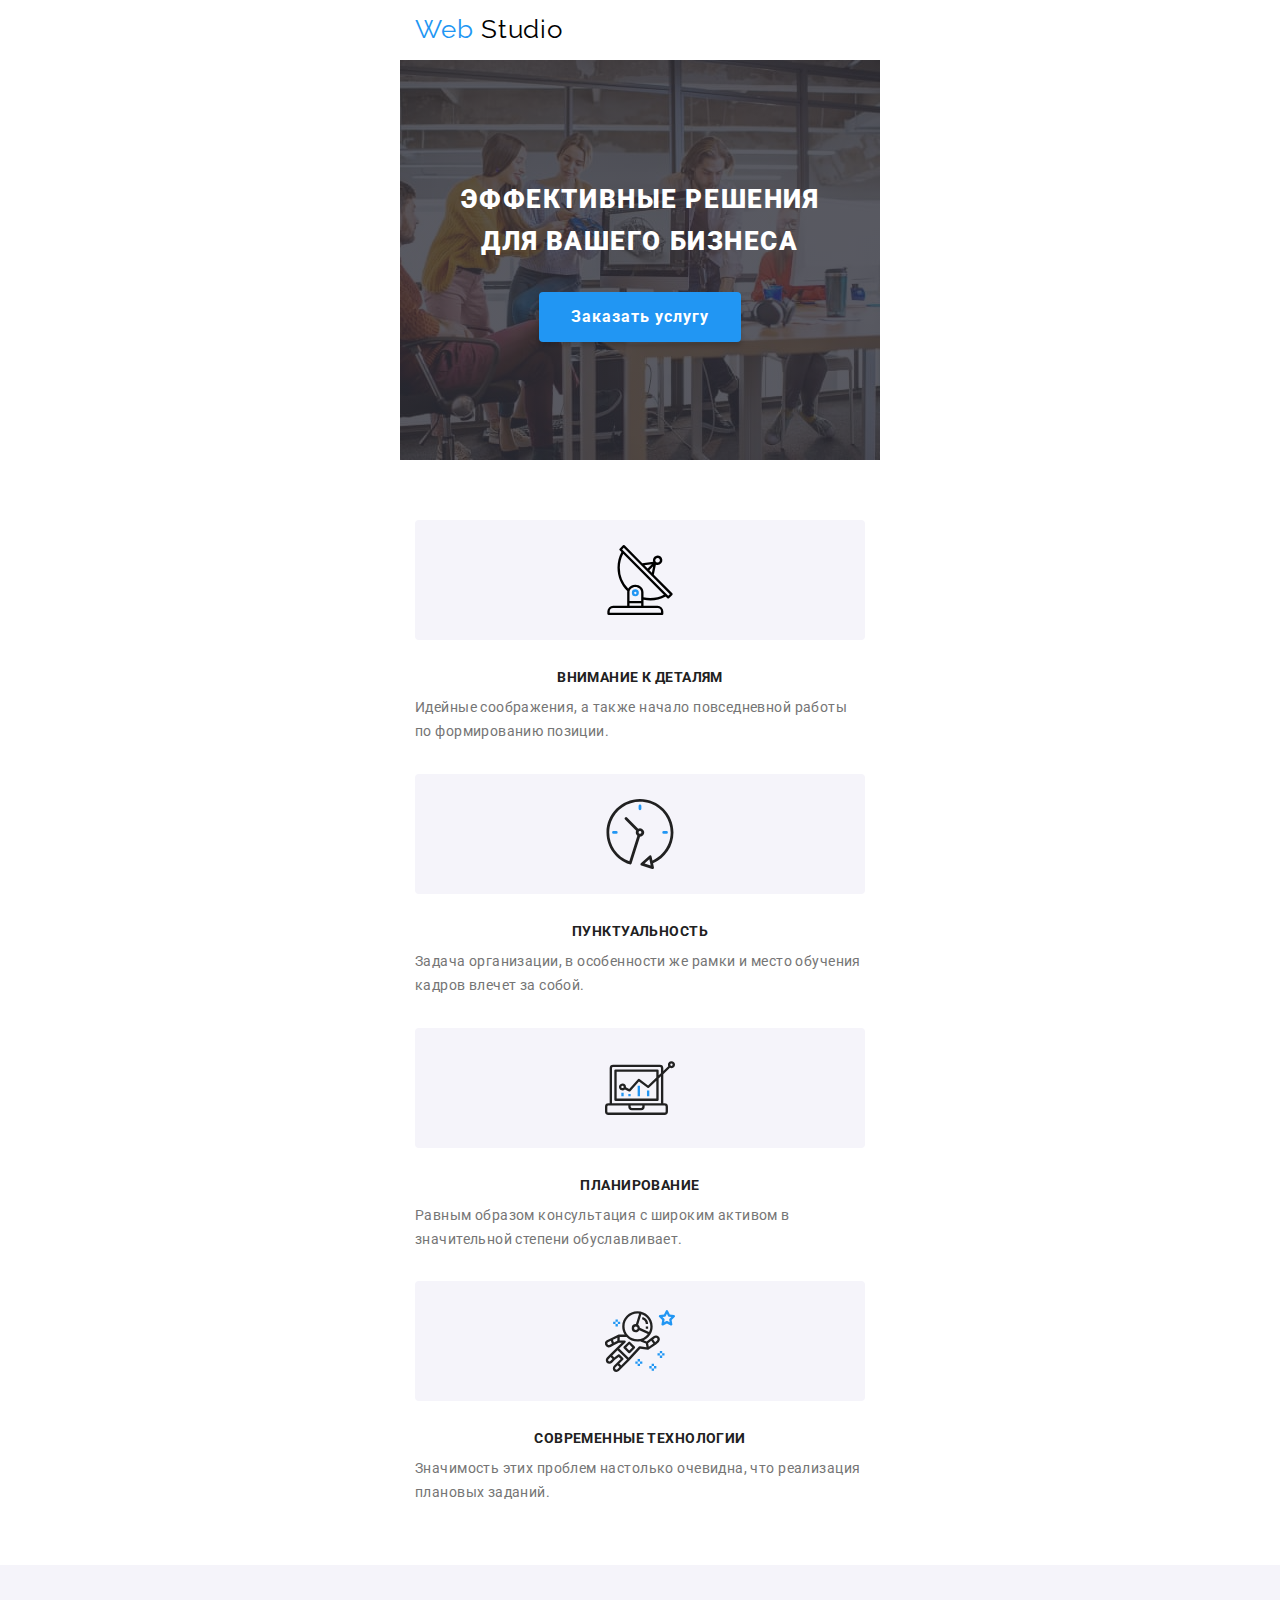
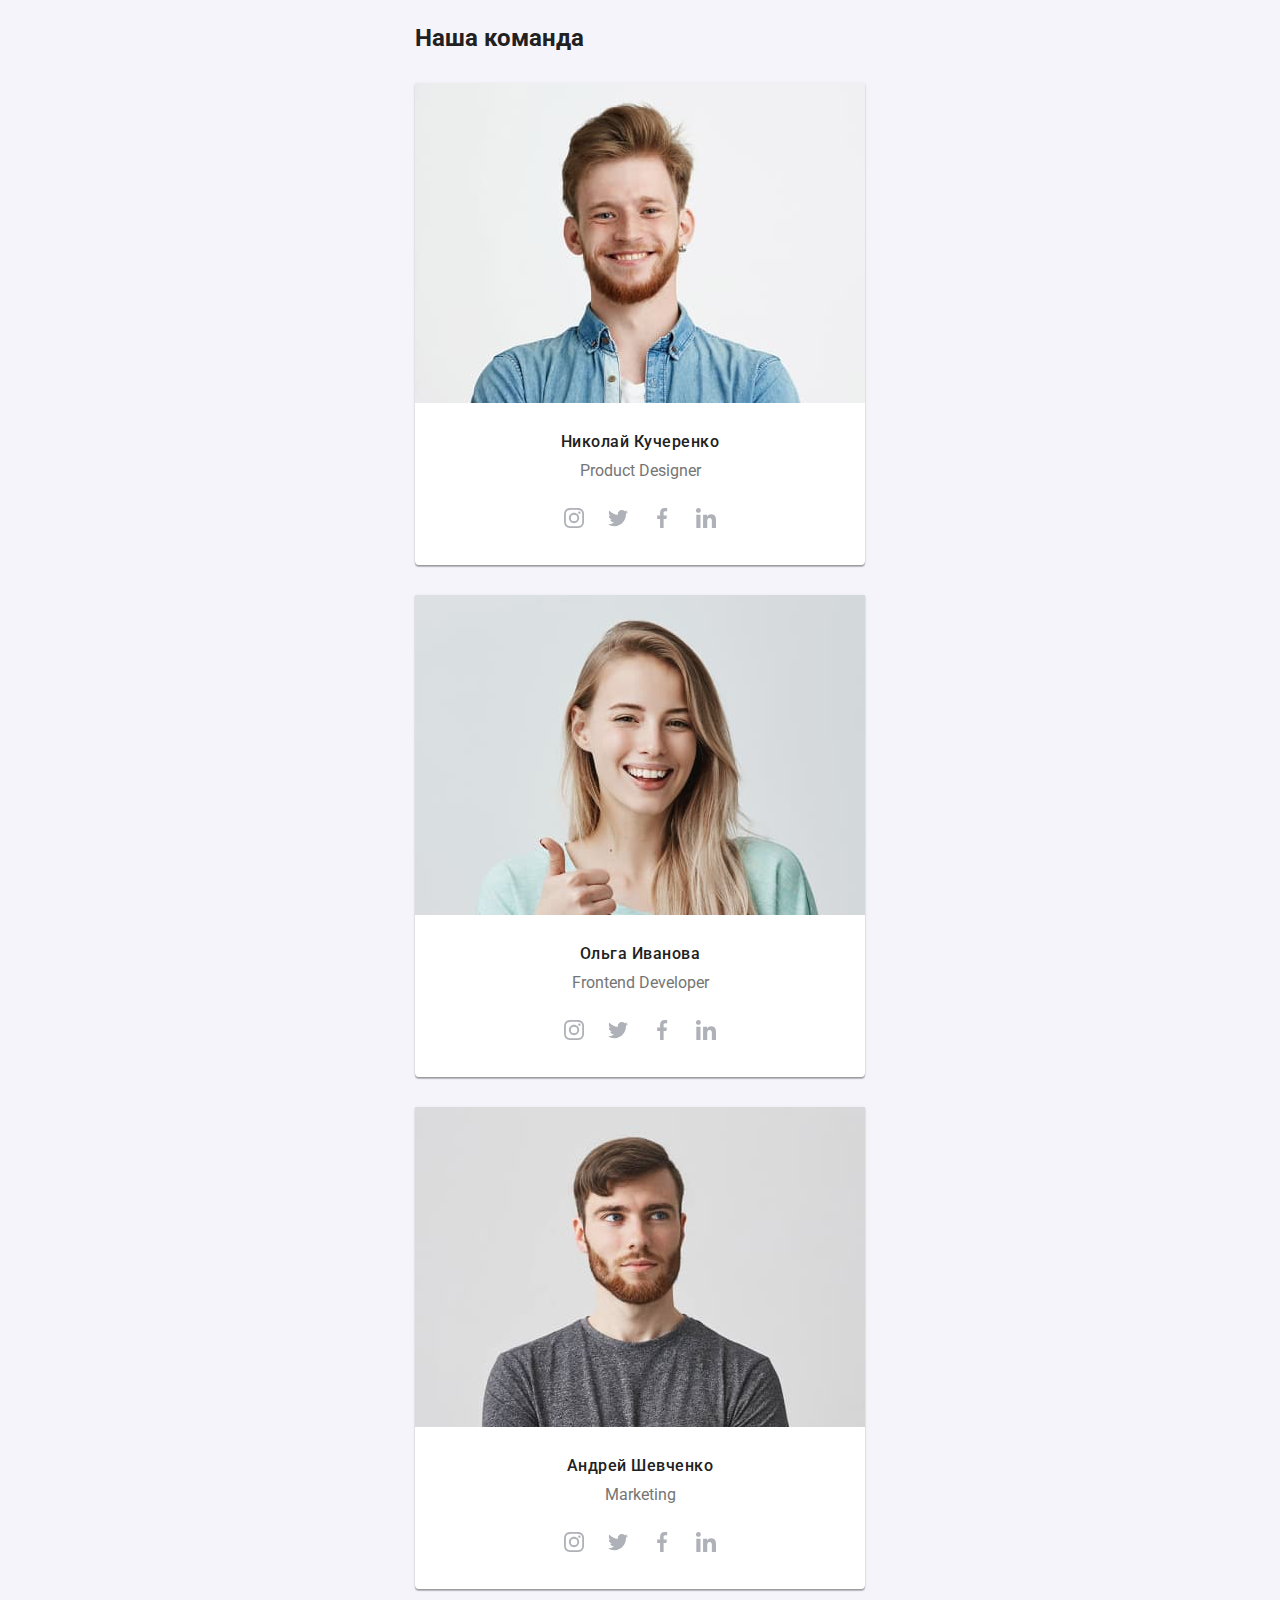
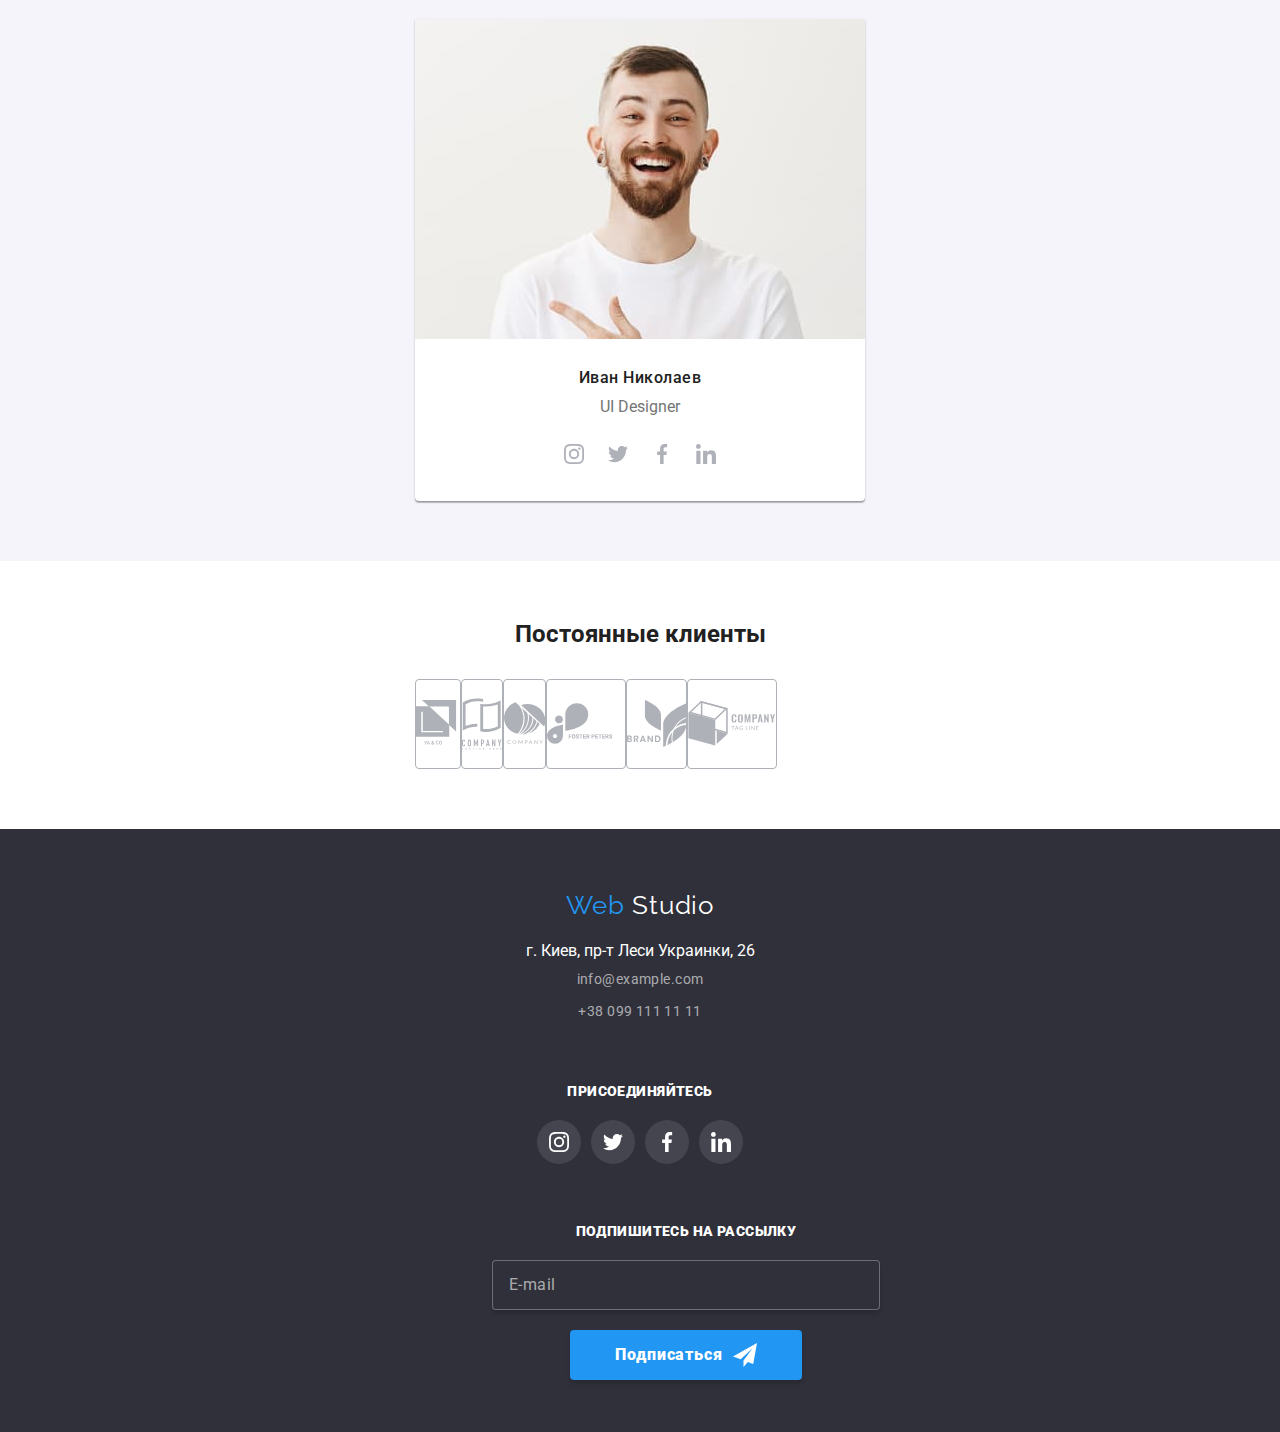
==== commit 4e958e5c: "Update index.html" ====
--- a/index.html
+++ b/index.html
@@ -357,8 +357,8 @@
               <div class="thumb">
                 <img
                   class="img"
-                  srcset="./image/ivan-450.jpg 1x, ./image/ivan-450@2x.jpg 2x"
-                  src="./image/ivan-450.jpg"
+                  srcset="./image/Ivan-450.jpg 1x, ./image/Ivan-450@2x.jpg 2x"
+                  src="./image/Ivan-450.jpg"
                   alt="Иван"
                   width="450"
                 />
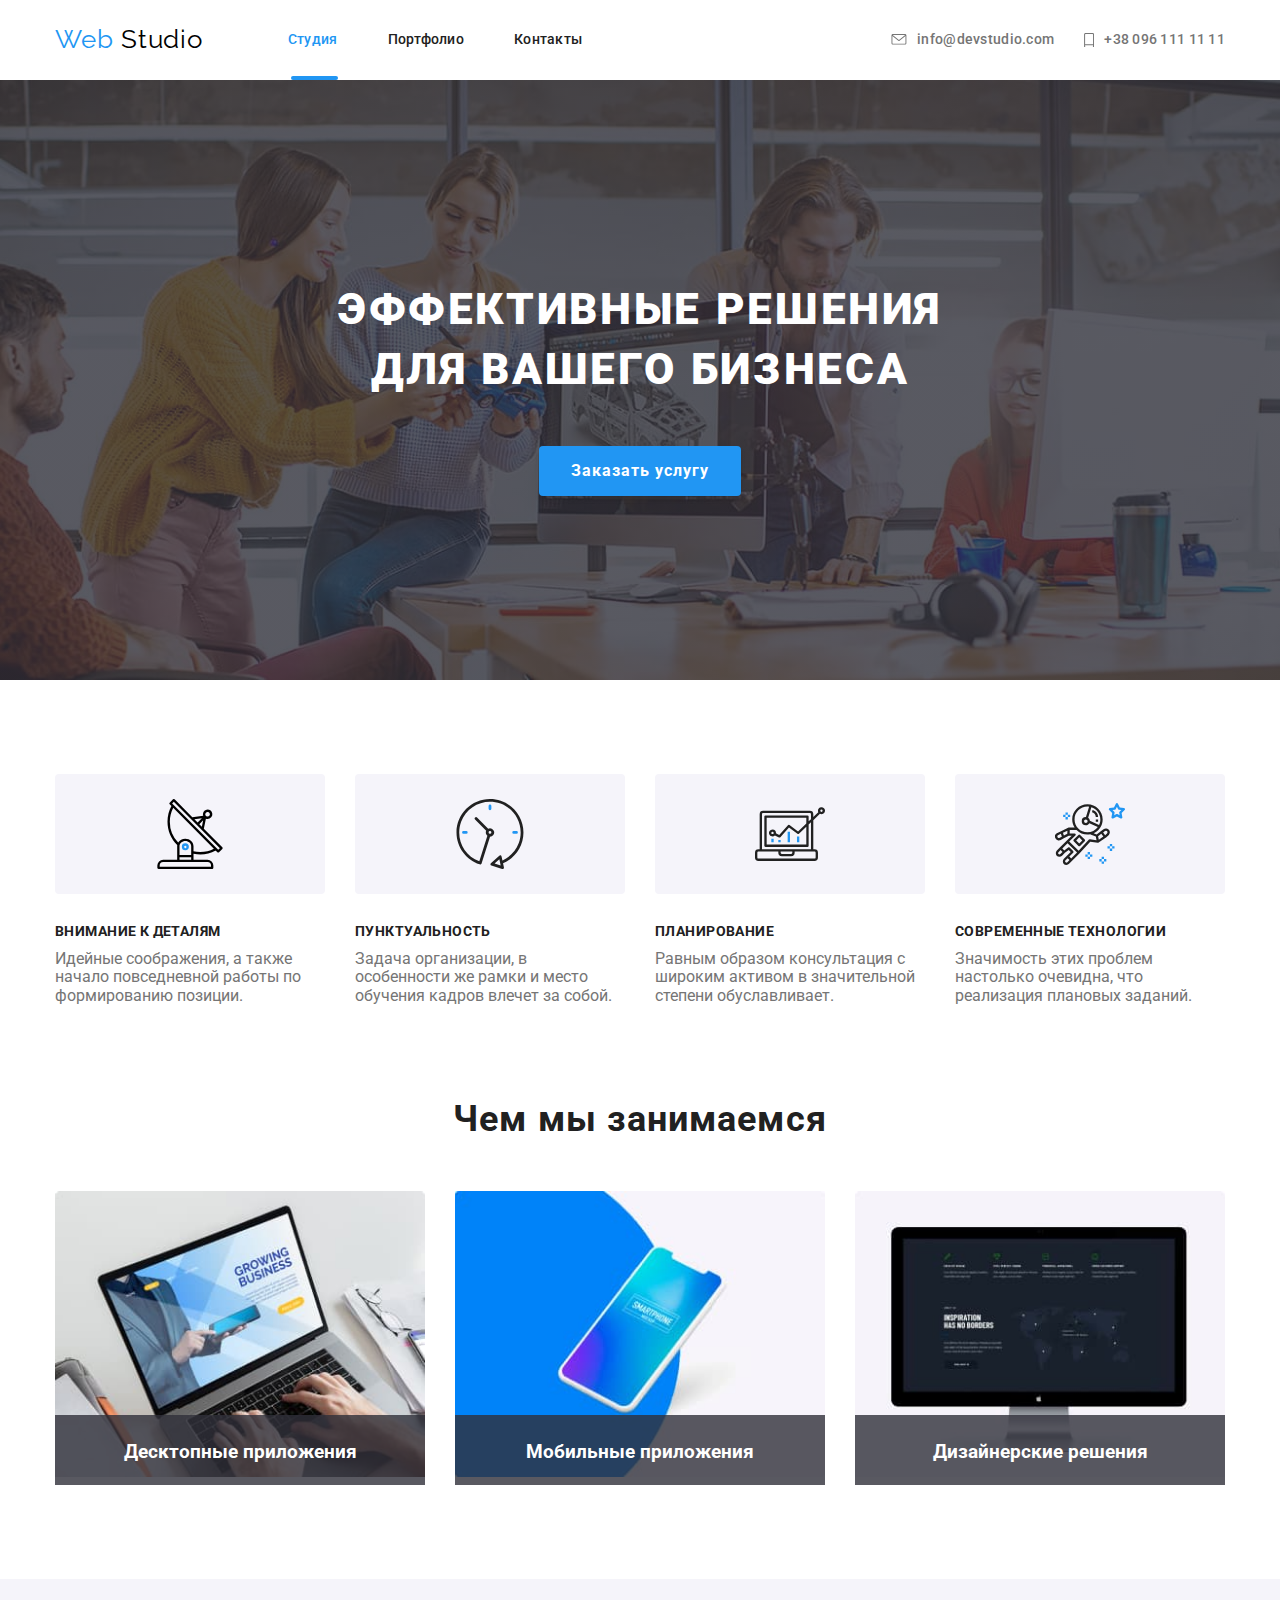
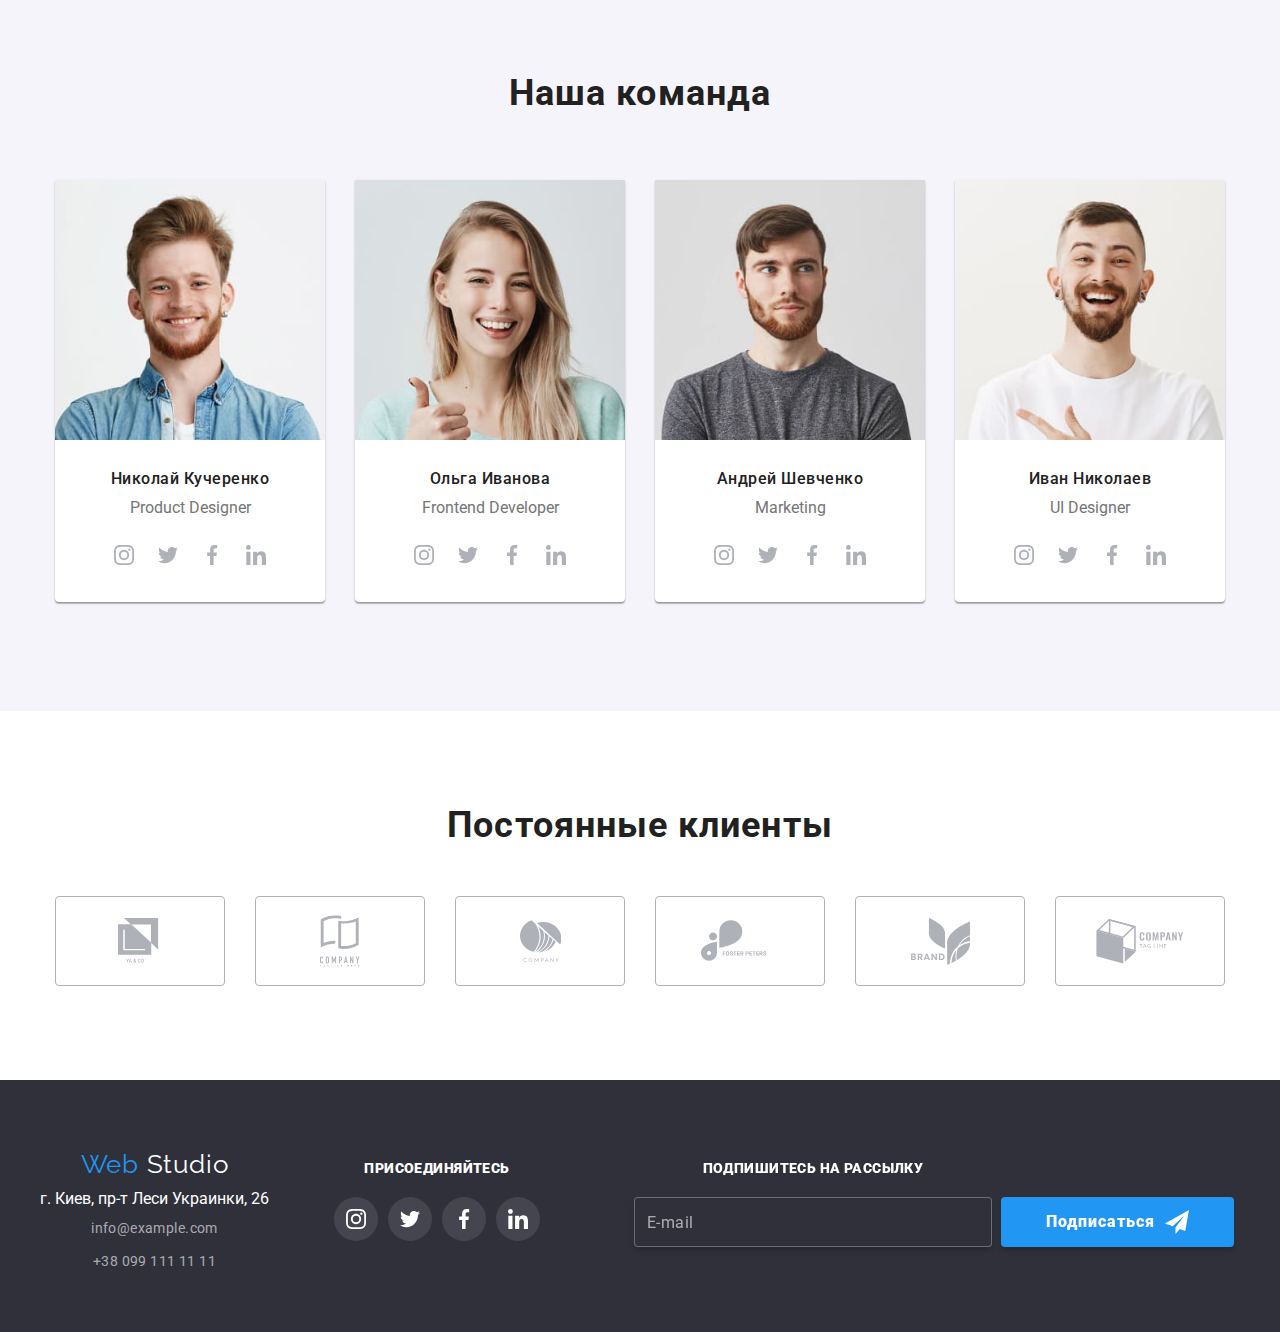
==== commit 6e30b938: "Добавляет адаптивную версию для мобильной, планшетной и десктопной версии" ====
--- a/index.html
+++ b/index.html
@@ -15,15 +15,29 @@
     <link rel="stylesheet" href="./css/main.min.css" />
   </head>
 
-  <body>
+  <body.mobal-open>
     <!-- Шапка сайта -->
-    <header>
+    <header class="page-header">
       <div class="container">
         <nav class="main-nav">
           <a href="./index.html" class="logo">
             <p class="logo-nav">Web <span class="logo-text">Studio</span></p>
           </a>
 
+        <button 
+          type="button" 
+          class="menu-button" 
+          aria-expanded="false"
+          aria-controls="menu-container"
+          data-menu-button>
+        <svg width="21" height="21"
+             aria-label="Переключатель мобильного меню">
+            <use class="icon-cross" href="./image/sprite.svg#icon-cross"></use>
+            <use class="icon-menu" href="./image/sprite.svg#icon-menu"></use>
+            </svg>
+        </button>
+
+        <div class="menu-container" id="menu-container" data-menu > 
           <ul class="site-nav list">
             <li class="items">
               <a href="./index.html" class="link current border">Студия</a>
@@ -35,7 +49,7 @@
               <a href="" class="link">Контакты</a>
             </li>
           </ul>
-
+          
           <div class="contact">
             <a href="mailto:info@devstudio.com" class="link">
               <svg class="contact-mail" width="16" height="11.2">
@@ -47,9 +61,9 @@
               <svg class="contact-phone" width="10" height="14.94">
                 <use href="./image/sprite.svg#icon-phone"></use>
               </svg>
-              +38 096 111 11 11</a
-            >
+              +38 096 111 11 11</a>
           </div>
+        </div>
         </nav>
       </div>
     </header>
@@ -126,9 +140,9 @@
         </div>
       </section>
 
-      <section class="section work">
+      <section class="section-work">
         <div class="container">
-          <h2 class="section-title work">Чем мы занимаемся</h2>
+          <h2 class="section-title works">Чем мы занимаемся</h2>
 
           <ul class="work">
             <li class="work-two">
@@ -176,16 +190,14 @@
           <ul class="team">
             <li class="member">
               <div class="thumb">
-                <img
-                  class="img"
-                  srcset="
-                    ./image/Nikolay-450.jpg    1x,
-                    ./image/Nikolay-450@2x.jpg 2x
-                  "
-                  src="./image/Nikolay-450.jpg"
-                  alt="Николай"
-                  width="450"
-                />
+                <img class="img"
+                srcset="
+                  ./image/Nikolay-450.jpg    1x,
+                  ./image/Nikolay-450@2x.jpg 2x,
+                  ./image/Nikolay-450@3x.jpg 3x
+                " 
+                src="./image/Nikolay-450.jpg" 
+                alt="Николай"/>
               </div>
 
               <h3 class="section-people">Николай Кучеренко</h3>
@@ -239,7 +251,9 @@
               <div class="thumb">
                 <img
                   class="img"
-                  srcset="./image/Olga-450.jpg 1x, ./image/Olga-450@2x.jpg 2x"
+                  srcset="./image/Olga-450.jpg 1x,
+                          ./image/Olga-450@2x.jpg 2x,
+                          ./image/Olga-450@3x.jpg 3x "
                   src="./image/Olga-450.jpg"
                   alt="Ольга"
                   width="450"
@@ -298,7 +312,8 @@
                   class="img"
                   srcset="
                     ./image/Andrey-450.jpg    1x,
-                    ./image/Andrey-450@2x.jpg 2x
+                    ./image/Andrey-450@2x.jpg 2x,
+                    ./image/andrey-450@3x.jpg 3x
                   "
                   src="./image/Andrey-450.jpg"
                   alt="Андрей"
@@ -357,7 +372,9 @@
               <div class="thumb">
                 <img
                   class="img"
-                  srcset="./image/Ivan-450.jpg 1x, ./image/Ivan-450@2x.jpg 2x"
+                  srcset="./image/Ivan-450.jpg 1x,
+                          ./image/Ivan-450@2x.jpg 2x,
+                          ./image/Ivan-450@3x.jpg 3x "
                   src="./image/Ivan-450.jpg"
                   alt="Иван"
                   width="450"
@@ -517,7 +534,7 @@
               />
               <span class="icon-check"></span>
 
-              <span>
+              <span class="text-policy">
                 Соглашаюсь с рассылкой и принимаю
                 <a class="check-text" href="">Условия договора</a></span
               >
@@ -539,66 +556,72 @@
     <!-- Футер -->
     <footer class="footer">
       <div class="container page-footer">
-        <div class="footer-address">
-          <a href="./index.html" class="logo">
-            <p class="logo-nav two">
-              Web <span class="logo-text-footer">Studio</span>
+        <div class="footer-content">
+          <div class="footer-address">
+            <a href="./index.html" class="logo">
+              <p class="logo-nav two">
+                Web <span class="logo-text-footer">Studio</span>
+              </p>
+            </a>
+            <address class="address-primary">
+              г. Киев, пр-т Леси Украинки, 26
+            </address>
+            <address class="address-secondary">
+              <p class="address-secondary mail">info@example.com</p>
+              <p class="address-secondary tel">+38 099 111 11 11</p>
+            </address>
+          </div>
+          
+          <div class="footer-link">
+            <p class="footer-end link">
+              <b class="end">ПРИСОЕДИНЯЙТЕСЬ</b>
             </p>
-          </a>
-          <address class="address-primary">
-            г. Киев, пр-т Леси Украинки, 26
-          </address>
-          <address class="address-secondary">
-            <p class="address-secondary mail">info@example.com</p>
-            <p class="address-secondary tel">+38 099 111 11 11</p>
-          </address>
+          
+            <ul class="inline">
+              <li>
+                <a class="inline-link" href="" aria-label="cсылка на Instagram">
+                  <svg class="inline-icon">
+                    <use href="./image/sprite.svg#icon-instagram"></use>
+                  </svg>
+                </a>
+              </li>
+              <li>
+                <a class="inline-link" href="" aria-label="ссылка на Twitter">
+                  <svg class="inline-icon">
+                    <use href="./image/sprite.svg#icon-twitter"></use>
+                  </svg>
+                </a>
+              </li>
+              <li>
+                <a class="inline-link" href="" aria-label="ссылка на Facebook">
+                  <svg class="inline-icon">
+                    <use href="./image/sprite.svg#icon-facebook"></use>
+                  </svg>
+                </a>
+              </li>
+              <li>
+                <a class="inline-link" href="" aria-label="ссылка на LinkedIn">
+                  <svg class="inline-icon">
+                    <use href="./image/sprite.svg#icon-linkedin"></use>
+                  </svg>
+                </a>
+              </li>
+            </ul>
+          </div>
         </div>
-
-        <div class="footer-link">
-          <p class="footer-end link">
-            <b class="end">ПРИСОЕДИНЯЙТЕСЬ</b>
-          </p>
-
-          <ul class="inline">
-            <li>
-              <a class="inline-link" href="" aria-label="cсылка на Instagram">
-                <svg class="inline-icon">
-                  <use href="./image/sprite.svg#icon-instagram"></use>
-                </svg>
-              </a>
-            </li>
-            <li>
-              <a class="inline-link" href="" aria-label="ссылка на Twitter">
-                <svg class="inline-icon">
-                  <use href="./image/sprite.svg#icon-twitter"></use>
-                </svg>
-              </a>
-            </li>
-            <li>
-              <a class="inline-link" href="" aria-label="ссылка на Facebook">
-                <svg class="inline-icon">
-                  <use href="./image/sprite.svg#icon-facebook"></use>
-                </svg>
-              </a>
-            </li>
-            <li>
-              <a class="inline-link" href="" aria-label="ссылка на LinkedIn">
-                <svg class="inline-icon">
-                  <use href="./image/sprite.svg#icon-linkedin"></use>
-                </svg>
-              </a>
-            </li>
-          </ul>
-        </div>
-
+        
+       
         <form class="form-footer js-speaker-form">
-          <div class="footer-text">
-            <b>ПОДПИШИТЕСЬ НА РАССЫЛКУ </b>
-          </div>
-          <div class="form-email">
-            <input type="email" name="mail" id="mail" placeholder="E-mail" />
+          <label class="label-footer" >
+            <div class="footer-text">
+              <b>ПОДПИШИТЕСЬ НА РАССЫЛКУ </b>
+            </div>
+            <div class="form-email">
+              <input type="email" name="mail" id="mail" placeholder="E-mail" />
+            </div>
             <button type="submit" class="button two">Подписаться</button>
-          </div>
+          </label>
+         
         </form>
       </div>
     </footer>
--- a/css/main.min.css
+++ b/css/main.min.css
@@ -1,2 +1,2 @@
-.visually-hidden{position:absolute;width:1px;height:1px;margin:-1px;border:0;padding:0;clip:rect(0 0 0 0);overflow:hidden}html{-webkit-box-sizing:border-box;box-sizing:border-box}*,*::before,*::after{-webkit-box-sizing:inherit;box-sizing:inherit}body{background-color:#fff;color:#757575;text-decoration:none;font-family:Roboto,sans-serif}img{display:block;max-width:100%;height:auto}ul{padding:0;margin:0}li{list-style:none;margin:0;padding:0}.container{margin-left:auto;margin-right:auto;padding-left:15px;padding-right:15px}@media screen and (min-width: 480px){.container{width:480px}}.list{list-style:none;margin:0;padding:0}.logo{color:#2196f3;font-family:Raleway;font-size:26px;line-height:1.2px;letter-spacing:0.03em}.logo-nav{display:inline-block;padding-top:24px;padding-bottom:24px;margin:0;margin-right:85px}.logo-text{color:#000}@media screen and (min-width: 480px){.logo-nav{padding:16px 0;margin:0}.main-nav{height:60px}}.link{text-decoration:none;font-weight:500;font-size:14px;line-height:1.14;letter-spacing:0.02em}.site-nav{display:-webkit-box;display:-ms-flexbox;display:flex;margin-left:80px;margin-top:0}.site-nav .items:not(:last-child){margin-right:50px}.site-nav .link{display:block;padding-top:32px;padding-bottom:32px;color:#212121}.site-nav .link:hover,.site-nav .site-nav .link:focus{color:#2196f3;-webkit-transition:250ms cubic-bezier(0.4, 0, 0.2, 1);transition:250ms cubic-bezier(0.4, 0, 0.2, 1)}.site-nav .link.current{color:#2196f3}.main-nav{display:-webkit-box;display:-ms-flexbox;display:flex;-webkit-box-align:center;-ms-flex-align:center;align-items:center}.border{position:relative;cursor:pointer}.border::after{position:absolute;content:"";display:block;-webkit-box-align:center;-ms-flex-align:center;align-items:center;margin-right:0;width:47px;bottom:0;border-bottom:4px solid #2196f3;border-radius:2px}.border-two{position:relative;cursor:pointer}.border-two::after{position:absolute;content:"";display:block;width:77px;bottom:0;border-bottom:4px solid #2196f3;border-radius:2px}ul .site-nav,.contact{font-weight:500;font-size:14px;line-height:1.14;letter-spacing:0.02em}@media screen and (min-width: 480px){.site-nav{display:none}}.contact .link,.social .link{color:#757575}.contact{margin-left:auto;display:-webkit-inline-box;display:-ms-inline-flexbox;display:inline-flex}.contact .link+.link{margin-left:30px}.contact .link{display:-webkit-inline-box;display:-ms-inline-flexbox;display:inline-flex;-webkit-box-align:center;-ms-flex-align:center;align-items:center;padding-top:32px;padding-bottom:32px}.contact .link:hover,.contact .link:focus{color:#2196f3;-webkit-transition:250ms cubic-bezier(0.4, 0, 0.2, 1);transition:250ms cubic-bezier(0.4, 0, 0.2, 1)}.contact-mail,.contact-phone{margin-right:10px;fill:currentcolor}.contact-mail:hover,.contact-phone:hover{fill:#2196f3;-webkit-transition:250ms cubic-bezier(0.4, 0, 0.2, 1);transition:250ms cubic-bezier(0.4, 0, 0.2, 1)}@media screen and (min-width: 480px){.contact{display:none}}.hero{text-align:center}.hero-title{font-weight:900;letter-spacing:0.06em;text-transform:uppercase;color:#fff}@media screen and (min-width: 480px){.hero{padding:118px 0;width:480px;height:400px;margin-left:auto;margin-right:auto;background-image:-webkit-gradient(linear, left top, left bottom, from(rgba(47,48,58,0.8)), to(rgba(47,48,58,0.8))),url(../image/hero480.jpg);background-image:linear-gradient(rgba(47,48,58,0.8), rgba(47,48,58,0.8)),url(../image/hero480.jpg);background-size:480px 400px}}@media screen and (min-width: 480px) and (min-device-pixel-ratio: 2), screen and (min-width: 480px) and (-webkit-min-device-pixel-ratio: 2), screen and (min-width: 480px) and (min-resolution: 192dpi), screen and (min-width: 480px) and (min-resolution: 2dppx){.hero{background-image:-webkit-gradient(linear, left top, left bottom, from(rgba(47,48,58,0.8)), to(rgba(47,48,58,0.8))),url(../image/hero480@2x.jpg);background-image:linear-gradient(rgba(47,48,58,0.8), rgba(47,48,58,0.8)),url(../image/hero480@2x.jpg)}}@media screen and (min-width: 480px){.hero-title{margin-top:0;margin-bottom:30px;font-size:26px;line-height:1.62}.backdrop{position:fixed;top:0;left:0;width:100%;height:100%;background-color:rgba(0,0,0,0.2);opacity:1;-webkit-transition:opacity 250ms cubic-bezier(0.4, 0, 0.2, 1);transition:opacity 250ms cubic-bezier(0.4, 0, 0.2, 1)}.backdrop.is-hidden{opacity:0;pointer-events:none}.backdrop.is-hidden .modal{-webkit-transform:translate(-50%, -50%) scale(0.85);transform:translate(-50%, -50%) scale(0.85)}}.button{display:inline-block;border-radius:4px;padding:10px 32px;min-width:200px;height:50px;text-align:center;border-style:none;-webkit-box-shadow:0px 4px 4px rgba(0,0,0,0.15);box-shadow:0px 4px 4px rgba(0,0,0,0.15);background-color:#2196f3;color:#fff;font-family:inherit;text-decoration:none;font-weight:700;font-size:16px;line-height:1.87;letter-spacing:0.06em;cursor:pointer}.button.two{display:-webkit-inline-box;display:-ms-inline-flexbox;display:inline-flex;-webkit-box-align:center;-ms-flex-align:center;align-items:center;font-weight:900;padding:10px 45px;margin-left:12px;border-style:none}.button.two::after{content:"";width:24px;height:24px;margin-left:10px;background-image:url(../image/iconsend.svg)}@media screen and (min-width: 480px){.section{padding:60px 0}.section-fon{padding:60px 0}.section-title,.section-subtitle,.section-people{color:#212121}.section-title.two{margin-top:0;margin-bottom:30px}.section-text.last{margin:0}.section-subtitle,.section-lead .end{font-weight:700;font-size:14px;line-height:1.14;letter-spacing:0.03em;text-transform:uppercase}}.promo{margin:0}.center-fon{display:-webkit-box;display:-ms-flexbox;display:flex;-webkit-box-align:center;-ms-flex-align:center;align-items:center;-webkit-box-pack:center;-ms-flex-pack:center;justify-content:center;align-items:center;justify-content:center;margin:0;margin-bottom:30px;background-color:#f5f4fa;border-radius:4px}@media screen and (min-width: 480px){.center-fon{max-width:450px;height:120px}.section-subtitle{margin-top:0;margin-bottom:10px;text-align:center}.section-text{margin-top:0;margin-bottom:30px;font-weight:400;font-size:14px;line-height:1.71;letter-spacing:0.03em}.section-text.last{margin-bottom:0}}@media screen and (min-width: 480px){.section-title.work,.section.work,.work{display:none}}@media screen and (min-width: 480px){.team{margin:0}.member{width:450px;height:482px;margin-bottom:30px;background-color:#fff;-webkit-box-shadow:0px 2px 1px rgba(0,0,0,0.2),0px 1px 1px rgba(0,0,0,0.14),0px 1px 3px rgba(0,0,0,0.12);box-shadow:0px 2px 1px rgba(0,0,0,0.2),0px 1px 1px rgba(0,0,0,0.14),0px 1px 3px rgba(0,0,0,0.12);border-bottom-left-radius:4px;border-bottom-right-radius:4px}.member-text{text-align:center}.member:last-child{margin-bottom:0}.section-people{margin-top:0;margin-bottom:10px;text-align:center;font-weight:500;font-size:16px;line-height:1.18;letter-spacing:0.03em}.section-fon p{margin-top:0;margin-bottom:16px}.section-fon{background-color:#f5f4fa}.img{margin-top:0px;margin-bottom:30px}.member-text{text-align:center;margin-bottom:16px}.soсial{display:-webkit-box;display:-ms-flexbox;display:flex;-webkit-box-align:center;-ms-flex-align:center;align-items:center;-webkit-box-pack:center;-ms-flex-pack:center;justify-content:center;padding:0}.social-link{display:-webkit-inline-box;display:-ms-inline-flexbox;display:inline-flex;-webkit-box-align:center;-ms-flex-align:center;align-items:center;-webkit-box-pack:center;-ms-flex-pack:center;justify-content:center;width:44px;height:44px;border-radius:50%;fill:#afb1b8}.social-icon{width:20px;height:20px}.social-link:hover,.social-link:focus{background-color:#2196f3;fill:#fff;-webkit-transition:250ms cubic-bezier(0.4, 0, 0.2, 1);transition:250ms cubic-bezier(0.4, 0, 0.2, 1)}}.section-title.three{margin-top:0;margin-bottom:50px;text-align:center}@media screen and (min-width: 480px){.section-title.three{margin-bottom:30px}}.logos{display:-webkit-box;display:-ms-flexbox;display:flex;-ms-flex-wrap:wrap;flex-wrap:wrap}@media screen and (max-width: 767px){.logos{margin:-15px}}.pic{display:-webkit-box;display:-ms-flexbox;display:flex;-webkit-box-align:center;-ms-flex-align:center;align-items:center;-webkit-box-pack:center;-ms-flex-pack:center;justify-content:center;height:90px;border-radius:4px;border:1px solid #afb1b8;fill:#afb1b8}@media screen and (max-width: 767px){.pic{width:calc((100% - 4 * 15px) / 2);margin:15px}}.pic:hover{fill:#2196f3;border:1px solid #2196f3;-webkit-transition:250ms cubic-bezier(0.4, 0, 0.2, 1);transition:250ms cubic-bezier(0.4, 0, 0.2, 1)}.modal{position:absolute;top:50%;left:50%;-webkit-transform:translate(-50%, -50%) scale(1);transform:translate(-50%, -50%) scale(1);-webkit-transition:-webkit-transform 250ms cubic-bezier(0.4, 0, 0.2, 1);transition:-webkit-transform 250ms cubic-bezier(0.4, 0, 0.2, 1);transition:transform 250ms cubic-bezier(0.4, 0, 0.2, 1);transition:transform 250ms cubic-bezier(0.4, 0, 0.2, 1), -webkit-transform 250ms cubic-bezier(0.4, 0, 0.2, 1);margin-top:21px;min-width:528px;min-height:581px;background-color:#fff;-webkit-box-shadow:0px 2px 1px rgba(0,0,0,0.2),0px 1px 1px rgba(0,0,0,0.14),0px 1px 3px rgba(0,0,0,0.12);box-shadow:0px 2px 1px rgba(0,0,0,0.2),0px 1px 1px rgba(0,0,0,0.14),0px 1px 3px rgba(0,0,0,0.12);border-radius:4px}.btn-modal{position:absolute;content:"";top:0;right:0;-webkit-transform:translate(-30%, 30%);transform:translate(-30%, 30%);width:30px;height:30px;padding:0;border-radius:50%;background:#fff;-webkit-box-shadow:0px 2px 1px rgba(0,0,0,0.2),0px 1px 1px rgba(0,0,0,0.14),0px 1px 3px rgba(0,0,0,0.12);box-shadow:0px 2px 1px rgba(0,0,0,0.2),0px 1px 1px rgba(0,0,0,0.14),0px 1px 3px rgba(0,0,0,0.12);border-style:none;cursor:pointer}.icon-close{width:11px;height:11px;fill:#000000}.form{padding:40px}.form-title{margin-top:0;margin-bottom:30px;font-weight:700;font-size:20px;line-height:1.15;text-align:center;letter-spacing:0.03em;color:#212121}.form-field{position:relative;display:-webkit-box;display:-ms-flexbox;display:flex;margin-bottom:28px}.form-label{position:absolute;top:50%;-webkit-transform:translateY(-50%);transform:translateY(-50%);-webkit-transition:-webkit-transform 250ms cubic-bezier(0.4, 0, 0.2, 1);transition:-webkit-transform 250ms cubic-bezier(0.4, 0, 0.2, 1);transition:transform 250ms cubic-bezier(0.4, 0, 0.2, 1);transition:transform 250ms cubic-bezier(0.4, 0, 0.2, 1), -webkit-transform 250ms cubic-bezier(0.4, 0, 0.2, 1);padding-left:42px}.form-label.comment{top:15%;left:-5%}.form-field:focus-within>.form-label{-webkit-transform:translate(-30px, -40px);transform:translate(-30px, -40px);color:#2196f3}.form-field:focus-within>.form-label.comment{-webkit-transform:translate(-8px, -40px);transform:translate(-8px, -40px);color:#2196f3}.form-icon{position:absolute;margin-left:18px;top:50%;-webkit-transform:translateY(-50%);transform:translateY(-50%)}.form-field:focus-within>.form-icon{fill:#2196f3}.form-input{display:inline-block;width:100%;height:40px;padding-left:42px;font:inherit;border:1px solid rgba(33,33,33,0.2);border-radius:4px}.form-field:focus>.form-input{border:1px solid #2196f3}.form-input:not(:placeholder-shown)+.form-label{-webkit-transform:translate(-30px, -40px);transform:translate(-30px, -40px)}.form-textarea{width:100%;height:120px;border:1px solid rgba(33,33,33,0.2);border-radius:4px;resize:none;padding-top:12px}.policy{display:-webkit-box;display:-ms-flexbox;display:flex;-webkit-box-align:center;-ms-flex-align:center;align-items:center;-webkit-box-pack:center;-ms-flex-pack:center;justify-content:center;margin-bottom:30px;width:100%}.check-text{color:#2196f3}.icon-check{display:-webkit-inline-box;display:-ms-inline-flexbox;display:inline-flex;-webkit-box-align:center;-ms-flex-align:center;align-items:center;-webkit-box-pack:center;-ms-flex-pack:center;justify-content:center;margin-right:8px;width:15px;height:15px;border:2px solid #212121;border-radius:4px;-webkit-box-shadow:0px 2px 1px rgba(0,0,0,0.2),0px 1px 1px rgba(0,0,0,0.14),0px 1px 3px rgba(0,0,0,0.12);box-shadow:0px 2px 1px rgba(0,0,0,0.2),0px 1px 1px rgba(0,0,0,0.14),0px 1px 3px rgba(0,0,0,0.12)}.form-checkbox:checked:focus+.icon-check{background-color:#2196f3;border-color:#2196f3;-webkit-box-shadow:none;box-shadow:none;border-radius:2px;background-image:url(../image/icon-check.svg);background-size:contain;background-origin:border-box}.form-button{text-align:center}.menu{padding-top:93px;padding-bottom:50px}.portfolio-btn{display:-webkit-box;display:-ms-flexbox;display:flex;-webkit-box-align:center;-ms-flex-align:center;align-items:center;-webkit-box-pack:center;-ms-flex-pack:center;justify-content:center}.portfolio-btn .menu-btn:not(:last-child){margin-right:8px}.button-portfolio{border-radius:4px;border:solid transparent;padding:6px 22px;color:#212121;background:#f5f4fa;font-weight:500;font-size:16px;line-height:1.62;text-align:center;letter-spacing:0.03em}.button-portfolio:hover,.button-portfolio:focus{color:#fff;background-color:#2196f3;-webkit-transition:250ms cubic-bezier(0.4, 0, 0.2, 1);transition:250ms cubic-bezier(0.4, 0, 0.2, 1)}.header-portfolio{border-bottom:1px solid #ececec}.portfolio-page{padding-bottom:94px}.gallery{display:-webkit-box;display:-ms-flexbox;display:flex;-ms-flex-wrap:wrap;flex-wrap:wrap}.img-link{display:block;text-decoration:none}.add{display:block;margin-right:30px;margin-bottom:30px;width:calc((100% - 60px) / 3);border:1px solid #eeeeee}.add:hover .img-overlay,.add:focus .img-overlay{opacity:1;-webkit-transform:translateY(0);transform:translateY(0)}.add:hover .title-texts,.add:focus .title-texts{opacity:1}.add:hover,.add:focus{-webkit-box-shadow:1px 4px 6px rgba(0,0,0,0.16),0px 4px 4px rgba(0,0,0,0.06),0px 1px 1px rgba(0,0,0,0.12);box-shadow:1px 4px 6px rgba(0,0,0,0.16),0px 4px 4px rgba(0,0,0,0.06),0px 1px 1px rgba(0,0,0,0.12)}.add:nth-child(3n){margin-right:0}.add:nth-last-child(-n+3){margin-bottom:0}.add-text{border:1px solid #eeeeee;padding:20px 24px}.add .title{margin-top:0;margin-bottom:4px;color:#212121;font-weight:700;font-size:18px;line-height:2;letter-spacing:0.06em}.img-portfolio{position:relative;overflow:hidden}.img-overlay{display:inline-block;position:absolute;left:0;bottom:0;width:100%;height:100%;background-color:rgba(33,150,243,0.9);-webkit-transform:translateY(100%);transform:translateY(100%);opacity:0;-webkit-transition:opacity 250ms cubic-bezier(0.4, 0, 0.2, 1),-webkit-transform 250ms cubic-bezier(0.4, 0, 0.2, 1);transition:opacity 250ms cubic-bezier(0.4, 0, 0.2, 1),-webkit-transform 250ms cubic-bezier(0.4, 0, 0.2, 1);transition:transform 250ms cubic-bezier(0.4, 0, 0.2, 1),opacity 250ms cubic-bezier(0.4, 0, 0.2, 1);transition:transform 250ms cubic-bezier(0.4, 0, 0.2, 1),opacity 250ms cubic-bezier(0.4, 0, 0.2, 1),-webkit-transform 250ms cubic-bezier(0.4, 0, 0.2, 1)}.title-text{margin:0;color:#757575}.title-texts{display:block;position:absolute;margin:0;width:370px;padding-left:24px;padding-right:24px;top:50%;left:50%;-webkit-transform:translate(-50%, -50%);transform:translate(-50%, -50%);opacity:0;-webkit-transition:250ms cubic-bezier(0.4, 0, 0.2, 1) 250ms;transition:250ms cubic-bezier(0.4, 0, 0.2, 1) 250ms;font-weight:400;font-size:18px;line-height:1.56;letter-spacing:0.03em;color:#fff}.footer{background-color:#2f303a;color:#fff}.footer-link{display:inline-block;margin-left:65px}@media screen and (min-width: 480px){.footer-link{margin-left:0;margin-bottom:60px}}.footer-end,.footer-text{margin-top:0;margin-bottom:20px;font-weight:900;font-size:14px;line-height:1.14;text-align:center;letter-spacing:0.03em;text-transform:uppercase}.page-footer{text-align:center;height:603px;padding-top:60px;padding-bottom:60px;padding-left:0;padding-right:0}.logo-text-footer{color:#fff}.logo-nav.two{margin-right:0}@media screen and (min-width: 480px){.logo-nav.two{margin-bottom:20px}}.address-primary{font-style:normal;margin-bottom:9px}@media screen and (min-width: 480px){.address-primary{margin-bottom:8px}}.address-secondary{color:rgba(255,255,255,0.6);font-style:normal;font-weight:400;font-size:14px;line-height:1.71;letter-spacing:0.03em}@media screen and (min-width: 480px){.address-secondary{margin-bottom:60px}}.address-secondary .mail{margin-top:0;margin-bottom:9px}@media screen and (min-width: 480px){.address-secondary .mail{margin-bottom:8px}}.address-secondary .tel{margin:0}.inline{display:-webkit-inline-box;display:-ms-inline-flexbox;display:inline-flex}.inline-link{display:-webkit-box;display:-ms-flexbox;display:flex;-webkit-box-align:center;-ms-flex-align:center;align-items:center;-webkit-box-pack:center;-ms-flex-pack:center;justify-content:center;width:44px;height:44px;background-color:rgba(255,255,255,0.1);border-radius:50%}.inline li:not(:last-child){margin-right:10px}.inline-link:hover,.inline-link:focus{background-color:#2196f3;-webkit-transition:250ms cubic-bezier(0.4, 0, 0.2, 1);transition:250ms cubic-bezier(0.4, 0, 0.2, 1)}.inline-icon{width:20px;height:20px;fill:#fff}@media screen and (min-width: 480px){.form-footer{margin-left:0}}@media screen and (min-width: 1200px){.form-footer{margin-left:92px}}.form-footer input{max-width:100%;height:50px;border:1px solid rgba(255,255,255,0.3);-webkit-box-shadow:0px 4px 4px rgba(0,0,0,0.15);box-shadow:0px 4px 4px rgba(0,0,0,0.15);border-radius:4px;background-color:#2f303a;padding:18px 12px}@media screen and (min-width: 480px){.form-footer input{width:450px;padding:15px 16px;margin-bottom:20px}}.form-email input::-webkit-input-placeholder{font-size:16px;line-height:1.87;letter-spacing:0.03em;color:rgba(255,255,255,0.6)}.form-email input:-ms-input-placeholder{font-size:16px;line-height:1.87;letter-spacing:0.03em;color:rgba(255,255,255,0.6)}.form-email input::-ms-input-placeholder{font-size:16px;line-height:1.87;letter-spacing:0.03em;color:rgba(255,255,255,0.6)}.form-email input::placeholder{font-size:16px;line-height:1.87;letter-spacing:0.03em;color:rgba(255,255,255,0.6)}.button.two{margin:0}
+.visually-hidden{position:absolute;width:1px;height:1px;margin:-1px;border:0;padding:0;clip:rect(0 0 0 0);overflow:hidden}html{-webkit-box-sizing:border-box;box-sizing:border-box}*,*::before,*::after{-webkit-box-sizing:inherit;box-sizing:inherit}body{background-color:#fff;color:#757575;text-decoration:none;font-family:Roboto,sans-serif}img{display:block;max-width:100%;height:auto}ul{padding:0;margin:0}li{list-style:none;margin:0;padding:0}.container{margin-left:auto;margin-right:auto;padding-left:15px;padding-right:15px}@media screen and (min-width: 480px){.container{width:480px}}@media screen and (min-width: 768px){.container{width:768px}}@media screen and (min-width: 1200px){.container{width:1200px}}.list{list-style:none;margin:0;padding:0}.logo{color:#2196f3;font-family:Raleway;font-size:26px;line-height:1.2px;letter-spacing:0.03em}.logo-nav{display:inline-block;padding-top:24px;padding-bottom:24px;margin:0;margin-right:85px}.logo-text{color:#000}.link{text-decoration:none;font-weight:500;font-size:14px;line-height:1.14;letter-spacing:0.02em}@media screen and (max-width: 767px){.link{font-size:18px;line-height:1.16}}.main-nav{display:-webkit-box;display:-ms-flexbox;display:flex;-webkit-box-align:center;-ms-flex-align:center;align-items:center;height:80px}@media screen and (min-width: 768px){.menu-container{display:-webkit-box;display:-ms-flexbox;display:flex;-webkit-box-align:center;-ms-flex-align:center;align-items:center;-webkit-box-flex:1;-ms-flex-positive:1;flex-grow:1}}.site-nav{display:-webkit-box;display:-ms-flexbox;display:flex}.site-nav .items:not(:last-child){margin-right:50px}@media screen and (max-width: 767px){.site-nav .items:not(:last-child){margin:0;margin-bottom:40px}}.site-nav .link{display:block;padding-top:32px;padding-bottom:32px;color:#212121}@media screen and (max-width: 767px){.site-nav .link{padding:0}}.site-nav .link:hover,.site-nav .site-nav .link:focus{color:#2196f3;-webkit-transition:250ms cubic-bezier(0.4, 0, 0.2, 1);transition:250ms cubic-bezier(0.4, 0, 0.2, 1)}.site-nav .link.current{color:#2196f3}@media screen and (max-width: 767px){.site-nav .link.current{margin-bottom:8px}}.link.current{position:relative;cursor:pointer}.link.current::after{position:absolute;content:'';width:61px;border-bottom:4px solid #2196f3;border-radius:2px;bottom:-8px;margin-left:-61px}@media screen and (min-width: 768px){.link.current::after{width:47px;bottom:0;margin-left:-47px}}.link.current.portfolio::after{width:99px;margin-left:-99px}@media screen and (min-width: 768px){.link.current.portfolio::after{width:75px;bottom:0;margin-left:-75px}}ul .site-nav,.contact{font-weight:500;font-size:14px;line-height:1.14;letter-spacing:0.02em}@media screen and (max-width: 767px){.page-header{position:relative;border-bottom:1px solid #ececec}.main-nav{display:-webkit-box;display:-ms-flexbox;display:flex;-webkit-box-pack:justify;-ms-flex-pack:justify;justify-content:space-between;-webkit-box-align:center;-ms-flex-align:center;align-items:center;min-height:60px}.logo-nav{padding:16px 0;margin:0}.site-nav{display:-webkit-box;display:-ms-flexbox;display:flex;-webkit-box-orient:vertical;-webkit-box-direction:normal;-ms-flex-direction:column;flex-direction:column;margin:0;padding:60px 0}}@media screen and (max-width: 767px){.menu-button{width:40px;height:40px;margin:0;padding:0;border:none;cursor:pointer;background-color:transparent}.menu-button .icon-cross{display:none}.menu-button.is-open .icon-cross{display:block}.menu-button.is-open .icon-menu{display:none}.menu-button:hover,.menu-button:focus{fill:#2196f3}}@media screen and (max-width: 767px){.menu-container{display:none;position:absolute;z-index:999;top:100%;left:0;width:100%;background-color:#fff;-webkit-box-shadow:0px 1px 3px rgba(0,0,0,0.16),0px 2px 4px rgba(0,0,0,0.08),0px 4px 8px rgba(0,0,0,0.04);box-shadow:0px 1px 3px rgba(0,0,0,0.16),0px 2px 4px rgba(0,0,0,0.08),0px 4px 8px rgba(0,0,0,0.04);text-align:center}.menu-container.is-open{display:block}}@media screen and (min-width: 768px){.menu-button{display:none}}.contact .link,.social .link{color:#757575}.contact{margin-left:auto;display:-webkit-inline-box;display:-ms-inline-flexbox;display:inline-flex}@media screen and (max-width: 1199px){.contact{display:-webkit-box;display:-ms-flexbox;display:flex;-webkit-box-orient:vertical;-webkit-box-direction:normal;-ms-flex-direction:column;flex-direction:column;-webkit-box-align:center;-ms-flex-align:center;align-items:center}}@media screen and (max-width: 1199px) and (min-width: 768px){.contact .link{font-size:12px}.contact{-webkit-box-align:start;-ms-flex-align:start;align-items:flex-start}}@media screen and (max-width: 1199px){.contact .link:not(:last-child){margin-bottom:10px}}@media screen and (max-width: 767px){.contact{padding-bottom:60px}.contact .link:not(:last-child){margin-bottom:16px}}@media screen and (max-width: 767px) and (min-width: 1200px){.contact .link:not(:last-child){margin-bottom:0}}@media screen and (min-width: 1200px){.contact .link+.link{margin-left:30px}}.contact .link{display:-webkit-inline-box;display:-ms-inline-flexbox;display:inline-flex;-webkit-box-align:center;-ms-flex-align:center;align-items:center}.contact .link:hover,.contact .link:focus{color:#2196f3;-webkit-transition:250ms cubic-bezier(0.4, 0, 0.2, 1);transition:250ms cubic-bezier(0.4, 0, 0.2, 1)}.contact-mail,.contact-phone{margin-right:10px;fill:currentcolor}.contact-mail:hover,.contact-phone:hover{fill:#2196f3;-webkit-transition:250ms cubic-bezier(0.4, 0, 0.2, 1);transition:250ms cubic-bezier(0.4, 0, 0.2, 1)}.hero{padding:118px 0;text-align:center;margin-left:auto;margin-right:auto}@media screen and (min-width: 1200px){.hero{padding:200px 0;max-width:1600px;height:600px}}.hero-title{margin-top:0;margin-bottom:30px;font-size:26px;line-height:1.62;font-weight:900;letter-spacing:0.06em;text-transform:uppercase;color:#fff}@media screen and (min-width: 1200px){.hero-title{margin-bottom:46px;font-size:44px;line-height:1.36}}@media screen and (max-width: 767px){.hero{background-image:-webkit-gradient(linear, left top, left bottom, from(rgba(47,48,58,0.8)), to(rgba(47,48,58,0.8))),url(../image/mobile/hero480.jpg);background-image:linear-gradient(rgba(47,48,58,0.8), rgba(47,48,58,0.8)),url(../image/mobile/hero480.jpg);background-size:cover}}@media screen and (min-device-pixel-ratio: 2), screen and (-webkit-min-device-pixel-ratio: 2), screen and (min-resolution: 192dpi), screen and (min-resolution: 2dppx){.hero{background-image:-webkit-gradient(linear, left top, left bottom, from(rgba(47,48,58,0.8)), to(rgba(47,48,58,0.8))),url(../image/mobile/hero480@2x.jpg);background-image:linear-gradient(rgba(47,48,58,0.8), rgba(47,48,58,0.8)),url(../image/mobile/hero480@2x.jpg)}}@media screen and (max-width: 1199px){.hero{background-image:-webkit-gradient(linear, left top, left bottom, from(rgba(47,48,58,0.8)), to(rgba(47,48,58,0.8))),url(../image/hero768.jpg);background-image:linear-gradient(rgba(47,48,58,0.8), rgba(47,48,58,0.8)),url(../image/hero768.jpg);background-size:cover}}@media screen and (min-device-pixel-ratio: 2), screen and (-webkit-min-device-pixel-ratio: 2), screen and (min-resolution: 192dpi), screen and (min-resolution: 2dppx){.hero{background-image:-webkit-gradient(linear, left top, left bottom, from(rgba(47,48,58,0.8)), to(rgba(47,48,58,0.8))),url(../image/hero768@2x.jpg);background-image:linear-gradient(rgba(47,48,58,0.8), rgba(47,48,58,0.8)),url(../image/hero768@2x.jpg)}}@media screen and (max-width: 1600px){.hero{background-image:-webkit-gradient(linear, left top, left bottom, from(rgba(47,48,58,0.8)), to(rgba(47,48,58,0.8))),url(../image/hero1200.jpg);background-image:linear-gradient(rgba(47,48,58,0.8), rgba(47,48,58,0.8)),url(../image/hero1200.jpg);background-position:center;background-repeat:no-repeat;background-size:cover}}@media screen and (min-device-pixel-ratio: 2), screen and (-webkit-min-device-pixel-ratio: 2), screen and (min-resolution: 192dpi), screen and (min-resolution: 2dppx){.hero{background-image:-webkit-gradient(linear, left top, left bottom, from(rgba(47,48,58,0.8)), to(rgba(47,48,58,0.8))),url(../image/hero1200@2x.jpg);background-image:linear-gradient(rgba(47,48,58,0.8), rgba(47,48,58,0.8)),url(../image/hero1200@2x.jpg)}}.backdrop{position:fixed;top:0;left:0;width:100%;height:100%;background-color:rgba(0,0,0,0.2);opacity:1;-webkit-transition:opacity 250ms cubic-bezier(0.4, 0, 0.2, 1);transition:opacity 250ms cubic-bezier(0.4, 0, 0.2, 1);overflow-y:scroll}@media screen and (min-width: 480px){.backdrop{padding:93px 15px}}.backdrop.is-hidden{opacity:0;pointer-events:none}.backdrop.is-hidden .modal{-webkit-transform:translate(-50%, -50%) scale(0.85);transform:translate(-50%, -50%) scale(0.85)}.button{display:inline-block;border-radius:4px;padding:10px 32px;min-width:200px;height:50px;text-align:center;border-style:none;-webkit-box-shadow:0px 4px 4px rgba(0,0,0,0.15);box-shadow:0px 4px 4px rgba(0,0,0,0.15);background-color:#2196f3;color:#fff;font-family:inherit;text-decoration:none;font-weight:700;font-size:16px;line-height:1.87;letter-spacing:0.06em;cursor:pointer}.button.two{display:-webkit-inline-box;display:-ms-inline-flexbox;display:inline-flex;-webkit-box-align:center;-ms-flex-align:center;align-items:center;font-weight:900;padding:10px 45px;margin-left:12px;border-style:none}.button.two::after{content:"";width:24px;height:24px;margin-left:10px;background-image:url(../image/iconsend.svg)}.section-title,.section-subtitle,.section-people{color:#212121}.section-subtitle,.section-lead .end{font-weight:700;font-size:14px;line-height:1.14;letter-spacing:0.03em;text-transform:uppercase}@media screen and (max-width: 1199px){.section{padding:60px 0}.section-fon{padding:60px 0}.section-title.two{margin-top:0;margin-bottom:30px;text-align:center}.section-text.last{margin:0}}@media screen and (min-width: 1200px){.section{padding:94px 0}.section-fon{padding:94px 0}.section-work{padding-bottom:94px}.section-title{margin:0;font-weight:700;font-size:36px;line-height:1.16;text-align:center;letter-spacing:0.03em}.section-text,.section-lead{margin:0}.section-subtitle{margin-top:0;margin-bottom:10px}.section-title.two{margin-top:0;margin-bottom:50px}.section-title.works{margin-bottom:50px}}.promo{margin:0}.center-fon{display:-webkit-box;display:-ms-flexbox;display:flex;-webkit-box-align:center;-ms-flex-align:center;align-items:center;-webkit-box-pack:center;-ms-flex-pack:center;justify-content:center;align-items:center;justify-content:center;margin:0;margin-bottom:30px;background-color:#f5f4fa;border-radius:4px}@media screen and (max-width: 767px){.center-fon{max-width:450px;height:120px}.section-subtitle{margin-top:0;margin-bottom:10px;text-align:center}.section-text{margin-top:0;margin-bottom:30px;font-weight:400;font-size:14px;line-height:1.71;letter-spacing:0.03em}.section-text.last{margin-bottom:0}}@media screen and (max-width: 1199px) and (min-width: 768px){.promo{display:-webkit-box;display:-ms-flexbox;display:flex;-ms-flex-wrap:wrap;flex-wrap:wrap;margin:-15px}.center{width:calc((100% - 4 * 15px) / 2);margin:15px}.center-fon{max-width:354px;height:120px}}@media screen and (max-width: 1600px) and (min-width: 1200px){.promo{display:-webkit-inline-box;display:-ms-inline-flexbox;display:inline-flex;-webkit-box-align:center;-ms-flex-align:center;align-items:center;-webkit-box-pack:center;-ms-flex-pack:center;justify-content:center}.promo .center+.center{margin-left:30px}.center-fon{width:270px;height:120px}}@media screen and (max-width: 1199px){.section-title.works,.section.work,.work{display:none}}@media screen and (min-width: 1200px){.work{display:-webkit-box;display:-ms-flexbox;display:flex}.work-two{width:370px;height:294px;position:relative}.work .work-two+.work-two{margin-left:30px}.section-lead{position:absolute;bottom:0;width:100%;height:70px;padding-top:27px;padding-bottom:27px;text-align:center;color:#fff;background-color:rgba(47,48,58,0.8)}}.member{background-color:#fff;-webkit-box-shadow:0px 2px 1px rgba(0,0,0,0.2),0px 1px 1px rgba(0,0,0,0.14),0px 1px 3px rgba(0,0,0,0.12);box-shadow:0px 2px 1px rgba(0,0,0,0.2),0px 1px 1px rgba(0,0,0,0.14),0px 1px 3px rgba(0,0,0,0.12);border-bottom-left-radius:4px;border-bottom-right-radius:4px}.member-text{text-align:center}@media screen and (max-width: 767px){.team{margin:0}.member{max-width:450px;height:482px;margin-bottom:30px}.member:last-child{margin-bottom:0}}@media screen and (max-width: 479px){.member{height:auto}}@media screen and (min-width: 768px){.team{display:-webkit-box;display:-ms-flexbox;display:flex;-webkit-box-align:center;-ms-flex-align:center;align-items:center;-webkit-box-pack:center;-ms-flex-pack:center;justify-content:center;-ms-flex-wrap:wrap;flex-wrap:wrap;margin:-15px}.member{height:422px;width:calc((100% - 4 * 15px) / 2);margin:15px}}@media screen and (min-width: 1200px){.team{display:-webkit-box;display:-ms-flexbox;display:flex;-webkit-box-align:center;-ms-flex-align:center;align-items:center;-webkit-box-pack:center;-ms-flex-pack:center;justify-content:center;margin-top:0;margin-bottom:0;width:calc 25%}.member{width:270px;height:422px}}.section-people{margin-top:0;margin-bottom:10px;text-align:center;font-weight:500;font-size:16px;line-height:1.18;letter-spacing:0.03em}.section-fon p{margin-top:0;margin-bottom:16px}.section-fon{background-color:#f5f4fa}.thumb{height:320px;margin-bottom:30px}@media screen and (min-width: 768px){.thumb{height:260px}}.img{display:block;width:100%;height:100%;-o-object-fit:cover;object-fit:cover;-o-object-position:top;object-position:top}.member-text{text-align:center;margin-bottom:16px}.soсial{display:-webkit-box;display:-ms-flexbox;display:flex;-webkit-box-align:center;-ms-flex-align:center;align-items:center;-webkit-box-pack:center;-ms-flex-pack:center;justify-content:center;padding:0}.social-link{display:-webkit-inline-box;display:-ms-inline-flexbox;display:inline-flex;-webkit-box-align:center;-ms-flex-align:center;align-items:center;-webkit-box-pack:center;-ms-flex-pack:center;justify-content:center;width:44px;height:44px;border-radius:50%;fill:#afb1b8}.social-icon{width:20px;height:20px}.social-link:hover,.social-link:focus{background-color:#2196f3;fill:#fff;-webkit-transition:250ms cubic-bezier(0.4, 0, 0.2, 1);transition:250ms cubic-bezier(0.4, 0, 0.2, 1)}.section-title.three{margin-top:0;margin-bottom:50px;text-align:center}@media screen and (max-width: 767px){.section-title.three{margin-bottom:30px}}.logos{display:-webkit-box;display:-ms-flexbox;display:flex;-webkit-box-align:center;-ms-flex-align:center;align-items:center;-webkit-box-pack:center;-ms-flex-pack:center;justify-content:center;-ms-flex-wrap:wrap;flex-wrap:wrap}@media screen and (max-width: 1199px){.logos{margin:-15px}}@media screen and (min-width: 1200px){.logos{display:-webkit-inline-box;display:-ms-inline-flexbox;display:inline-flex;-webkit-box-align:center;-ms-flex-align:center;align-items:center;-webkit-box-pack:center;-ms-flex-pack:center;justify-content:center}}@media screen and (min-width: 1200px){.logos .pic+.pic{margin-left:30px}}.pic{display:-webkit-box;display:-ms-flexbox;display:flex;-webkit-box-align:center;-ms-flex-align:center;align-items:center;-webkit-box-pack:center;-ms-flex-pack:center;justify-content:center;height:90px;border-radius:4px;border:1px solid #afb1b8;fill:#afb1b8}@media screen and (max-width: 767px){.pic{width:calc((100% - 4 * 15px) / 2);margin:15px}}@media screen and (min-width: 768px){.pic{width:calc((100% - 6 * 15px) / 3);margin:15px}}@media screen and (min-width: 1200px){.pic{width:170px;margin:0}}.pic:hover{fill:#2196f3;border:1px solid #2196f3;-webkit-transition:250ms cubic-bezier(0.4, 0, 0.2, 1);transition:250ms cubic-bezier(0.4, 0, 0.2, 1)}body.modal-open{overflow:hidden}.modal{position:absolute;top:50%;left:50%;-webkit-transform:translate(-50%, -50%) scale(1);transform:translate(-50%, -50%) scale(1);-webkit-transition:-webkit-transform 250ms cubic-bezier(0.4, 0, 0.2, 1);transition:-webkit-transform 250ms cubic-bezier(0.4, 0, 0.2, 1);transition:transform 250ms cubic-bezier(0.4, 0, 0.2, 1);transition:transform 250ms cubic-bezier(0.4, 0, 0.2, 1), -webkit-transform 250ms cubic-bezier(0.4, 0, 0.2, 1);padding:40px;margin-top:93px;width:100%;min-height:581px;background-color:#fff;-webkit-box-shadow:0px 2px 1px rgba(0,0,0,0.2),0px 1px 1px rgba(0,0,0,0.14),0px 1px 3px rgba(0,0,0,0.12);box-shadow:0px 2px 1px rgba(0,0,0,0.2),0px 1px 1px rgba(0,0,0,0.14),0px 1px 3px rgba(0,0,0,0.12);border-radius:4px}@media screen and (min-width: 480px){.modal{max-width:450px}}@media screen and (min-width: 768px){.modal{margin-top:208px}}.btn-modal{position:absolute;content:'';top:0;right:0;-webkit-transform:translate(-30%, 30%);transform:translate(-30%, 30%);width:30px;height:30px;padding:0;border-radius:50%;background:#fff;-webkit-box-shadow:0px 2px 1px rgba(0,0,0,0.2),0px 1px 1px rgba(0,0,0,0.14),0px 1px 3px rgba(0,0,0,0.12);box-shadow:0px 2px 1px rgba(0,0,0,0.2),0px 1px 1px rgba(0,0,0,0.14),0px 1px 3px rgba(0,0,0,0.12);border-style:none;cursor:pointer}.icon-close{width:11px;height:11px;fill:#000000}.icon-close:hover,.icon-close:focus{fill:#2196f3}.form-title{margin-top:0;margin-bottom:30px;font-weight:700;font-size:20px;line-height:1.15;text-align:center;letter-spacing:0.03em;color:#212121}.form-field{position:relative;display:-webkit-box;display:-ms-flexbox;display:flex;margin-bottom:28px}.form-label{position:absolute;top:50%;-webkit-transform:translateY(-50%);transform:translateY(-50%);-webkit-transition:-webkit-transform 250ms cubic-bezier(0.4, 0, 0.2, 1);transition:-webkit-transform 250ms cubic-bezier(0.4, 0, 0.2, 1);transition:transform 250ms cubic-bezier(0.4, 0, 0.2, 1);transition:transform 250ms cubic-bezier(0.4, 0, 0.2, 1), -webkit-transform 250ms cubic-bezier(0.4, 0, 0.2, 1);padding-left:42px}.form-label.comment{top:15%;left:-5%}.form-field:focus-within>.form-label{-webkit-transform:translate(-30px, -40px);transform:translate(-30px, -40px);color:#2196f3}.form-field:focus-within>.form-label.comment{-webkit-transform:translate(-8px, -40px);transform:translate(-8px, -40px);color:#2196f3}.form-icon{position:absolute;margin-left:18px;top:50%;-webkit-transform:translateY(-50%);transform:translateY(-50%)}.form-field:focus-within>.form-icon{fill:#2196f3}.form-input{display:inline-block;width:100%;height:40px;padding-left:42px;font:inherit;border:1px solid rgba(33,33,33,0.2);border-radius:4px}.form-field:focus>.form-input{border:1px solid #2196f3}.form-input:not(:placeholder-shown)+.form-label{-webkit-transform:translate(-30px, -40px);transform:translate(-30px, -40px)}.form-textarea{width:100%;height:120px;border:1px solid rgba(33,33,33,0.2);border-radius:4px;resize:none;padding-top:12px}.policy{display:-webkit-box;display:-ms-flexbox;display:flex;-webkit-box-align:center;-ms-flex-align:center;align-items:center;-webkit-box-pack:center;-ms-flex-pack:center;justify-content:center;margin-bottom:30px;width:100%}@media screen and (min-width: 480px){.text-policy{font-size:12px;line-height:1.16}}.check-text{color:#2196f3}.icon-check{display:-webkit-inline-box;display:-ms-inline-flexbox;display:inline-flex;-webkit-box-align:center;-ms-flex-align:center;align-items:center;-webkit-box-pack:center;-ms-flex-pack:center;justify-content:center;margin-right:8px;width:15px;height:15px;border:2px solid #212121;border-radius:4px;-webkit-box-shadow:0px 2px 1px rgba(0,0,0,0.2),0px 1px 1px rgba(0,0,0,0.14),0px 1px 3px rgba(0,0,0,0.12);box-shadow:0px 2px 1px rgba(0,0,0,0.2),0px 1px 1px rgba(0,0,0,0.14),0px 1px 3px rgba(0,0,0,0.12)}.form-checkbox:checked:focus+.icon-check{background-color:#2196f3;border-color:#2196f3;-webkit-box-shadow:none;box-shadow:none;border-radius:2px;background-image:url(../image/icon-check.svg);background-size:contain;background-origin:border-box}.form-button{text-align:center}.menu{padding-top:93px;padding-bottom:50px}@media screen and (max-width: 767px){.menu{padding-top:60px;padding-bottom:40px}}.portfolio-btn{display:-webkit-box;display:-ms-flexbox;display:flex;-webkit-box-align:center;-ms-flex-align:center;align-items:center;-webkit-box-pack:center;-ms-flex-pack:center;justify-content:center}@media screen and (max-width: 767px){.portfolio-btn{-ms-flex-wrap:wrap;flex-wrap:wrap;-webkit-box-pack:start;-ms-flex-pack:start;justify-content:flex-start}}.portfolio-btn .menu-btn:not(:last-child){margin-right:8px}.portfolio-btn .menu-btn{margin-bottom:15px}.button-portfolio{border-radius:4px;border:solid transparent;padding:6px 22px;color:#212121;background:#f5f4fa;font-weight:500;font-size:16px;line-height:1.62;text-align:center;letter-spacing:0.03em}.button-portfolio:hover,.button-portfolio:focus{color:#fff;background-color:#2196f3;-webkit-transition:250ms cubic-bezier(0.4, 0, 0.2, 1);transition:250ms cubic-bezier(0.4, 0, 0.2, 1)}.header-portfolio{border-bottom:1px solid #ececec}.portfolio-page{padding-bottom:94px}@media screen and (max-width: 1199px){.portfolio-page{padding-bottom:60px}}.gallery{display:-webkit-box;display:-ms-flexbox;display:flex;-ms-flex-wrap:wrap;flex-wrap:wrap}@media screen and (max-width: 767px){.gallery{display:block}}.img-link{display:block;text-decoration:none}@media screen and (max-width: 767px){.add{width:100%;margin-right:0}.add:not(:last-child){margin-bottom:30px}}@media screen and (max-width: 1199px){.add{width:calc((100% - 30px) / 2);margin-right:30px}.add:not(:last-child){margin-bottom:30px}.add:nth-child(2n){margin-right:0px}}@media screen and (min-width: 1200px){.add:nth-last-child(-n+3){margin-bottom:0}.add:nth-child(3n){margin-right:0}.add{width:calc((100% - 60px) / 3);margin-right:30px;margin-bottom:30px}}.add{display:block;border:1px solid #eeeeee}.add:hover .img-overlay,.add:focus .img-overlay{opacity:1;-webkit-transform:translateY(0);transform:translateY(0)}.add:hover .title-texts,.add:focus .title-texts{opacity:1}.add:hover,.add:focus{-webkit-box-shadow:1px 4px 6px rgba(0,0,0,0.16),0px 4px 4px rgba(0,0,0,0.06),0px 1px 1px rgba(0,0,0,0.12);box-shadow:1px 4px 6px rgba(0,0,0,0.16),0px 4px 4px rgba(0,0,0,0.06),0px 1px 1px rgba(0,0,0,0.12)}.add-text{border:1px solid #eeeeee;padding:20px 24px}.add .title{margin-top:0;margin-bottom:4px;color:#212121;font-weight:700;font-size:18px;line-height:2;letter-spacing:0.06em}.img-portfolio{position:relative;overflow:hidden}.img-overlay{display:inline-block;position:absolute;left:0;bottom:0;width:100%;height:100%;background-color:rgba(33,150,243,0.9);-webkit-transform:translateY(100%);transform:translateY(100%);opacity:0;-webkit-transition:opacity 250ms cubic-bezier(0.4, 0, 0.2, 1),-webkit-transform 250ms cubic-bezier(0.4, 0, 0.2, 1);transition:opacity 250ms cubic-bezier(0.4, 0, 0.2, 1),-webkit-transform 250ms cubic-bezier(0.4, 0, 0.2, 1);transition:transform 250ms cubic-bezier(0.4, 0, 0.2, 1),opacity 250ms cubic-bezier(0.4, 0, 0.2, 1);transition:transform 250ms cubic-bezier(0.4, 0, 0.2, 1),opacity 250ms cubic-bezier(0.4, 0, 0.2, 1),-webkit-transform 250ms cubic-bezier(0.4, 0, 0.2, 1)}.title-text{margin:0;color:#757575;white-space:nowrap;overflow:hidden}.title-texts{display:block;position:absolute;margin:0;width:370px;padding-left:24px;padding-right:24px;top:50%;left:50%;-webkit-transform:translate(-50%, -50%);transform:translate(-50%, -50%);opacity:0;-webkit-transition:250ms cubic-bezier(0.4, 0, 0.2, 1) 250ms;transition:250ms cubic-bezier(0.4, 0, 0.2, 1) 250ms;font-weight:400;font-size:18px;line-height:1.56;letter-spacing:0.03em;color:#fff}.footer{background-color:#2f303a;color:#fff}.footer-link{display:inline-block;margin-left:65px}@media screen and (max-width: 767px){.footer-link{margin-left:0;margin-bottom:60px}}.footer-end,.footer-text{margin-top:0;margin-bottom:20px;font-weight:900;font-size:14px;line-height:1.14;text-align:center;letter-spacing:0.03em;text-transform:uppercase}.page-footer{text-align:center;height:603px;padding-top:60px;padding-bottom:60px;padding-left:0;padding-right:0}@media screen and (min-width: 768px){.page-footer{height:463px}}@media screen and (min-width: 768px){.footer-content{display:-webkit-box;display:-ms-flexbox;display:flex;-ms-flex-pack:distribute;justify-content:space-around;-webkit-box-align:baseline;-ms-flex-align:baseline;align-items:baseline;margin-bottom:60px}}@media screen and (min-width: 768px) and (min-width: 1200px){.footer-content{margin:0}}@media screen and (min-width: 768px){.label-footer{display:-webkit-box;display:-ms-flexbox;display:flex;-webkit-box-orient:vertical;-webkit-box-direction:normal;-ms-flex-direction:column;flex-direction:column;-webkit-box-align:center;-ms-flex-align:center;align-items:center}}.logo-text-footer{color:#fff}.logo-nav.two{margin-right:0}@media screen and (max-width: 767px){.logo-nav.two{margin-bottom:20px}}@media screen and (min-width: 1200px){.page-footer{display:-webkit-box;display:-ms-flexbox;display:flex;-webkit-box-align:baseline;-ms-flex-align:baseline;align-items:baseline;height:252px;padding-top:60px;padding-bottom:60px;padding-left:0;padding-right:0}.label-footer{position:relative;display:-webkit-box;display:-ms-flexbox;display:flex}}.address-primary{font-style:normal;margin-bottom:9px}@media screen and (max-width: 767px){.address-primary{margin-bottom:8px}}.address-secondary{color:rgba(255,255,255,0.6);font-style:normal;font-weight:400;font-size:14px;line-height:1.71;letter-spacing:0.03em}@media screen and (max-width: 767px){.address-secondary{margin-bottom:60px}}.address-secondary .mail{margin-top:0;margin-bottom:9px}@media screen and (max-width: 767px){.address-secondary .mail{margin-bottom:8px}}.address-secondary .tel{margin:0}.inline{display:-webkit-inline-box;display:-ms-inline-flexbox;display:inline-flex}.inline-link{display:-webkit-box;display:-ms-flexbox;display:flex;-webkit-box-align:center;-ms-flex-align:center;align-items:center;-webkit-box-pack:center;-ms-flex-pack:center;justify-content:center;width:44px;height:44px;background-color:rgba(255,255,255,0.1);border-radius:50%}.inline li:not(:last-child){margin-right:10px}.inline-link:hover,.inline-link:focus{background-color:#2196f3;-webkit-transition:250ms cubic-bezier(0.4, 0, 0.2, 1);transition:250ms cubic-bezier(0.4, 0, 0.2, 1)}.inline-icon{width:20px;height:20px;fill:#fff}@media screen and (min-width: 480px){.form-footer{margin:0}}@media screen and (min-width: 768px){.form-footer{display:-webkit-box;display:-ms-flexbox;display:flex;-webkit-box-orient:vertical;-webkit-box-direction:normal;-ms-flex-direction:column;flex-direction:column}}@media screen and (min-width: 1200px){.form-footer{margin-left:94px}}.form-footer input{max-width:100%;height:50px;border:1px solid rgba(255,255,255,0.3);-webkit-box-shadow:0px 4px 4px rgba(0,0,0,0.15);box-shadow:0px 4px 4px rgba(0,0,0,0.15);border-radius:4px;background-color:#2f303a;padding:18px 12px}@media screen and (max-width: 1199px){.form-footer input{width:450px;padding:15px 16px;margin-bottom:20px}}@media screen and (min-width: 1200px){.form-footer input{width:358px;margin:0}}@media screen and (min-width: 1200px){.form-email{display:-webkit-box;display:-ms-flexbox;display:flex}.button.two{margin:0;position:absolute;right:-242px;bottom:0}}.form-email input::-webkit-input-placeholder{font-size:16px;line-height:1.87;letter-spacing:0.03em;color:rgba(255,255,255,0.6)}.form-email input:-ms-input-placeholder{font-size:16px;line-height:1.87;letter-spacing:0.03em;color:rgba(255,255,255,0.6)}.form-email input::-ms-input-placeholder{font-size:16px;line-height:1.87;letter-spacing:0.03em;color:rgba(255,255,255,0.6)}.form-email input::placeholder{font-size:16px;line-height:1.87;letter-spacing:0.03em;color:rgba(255,255,255,0.6)}.button.two{margin:0}
 /*# sourceMappingURL=main.min.css.map */